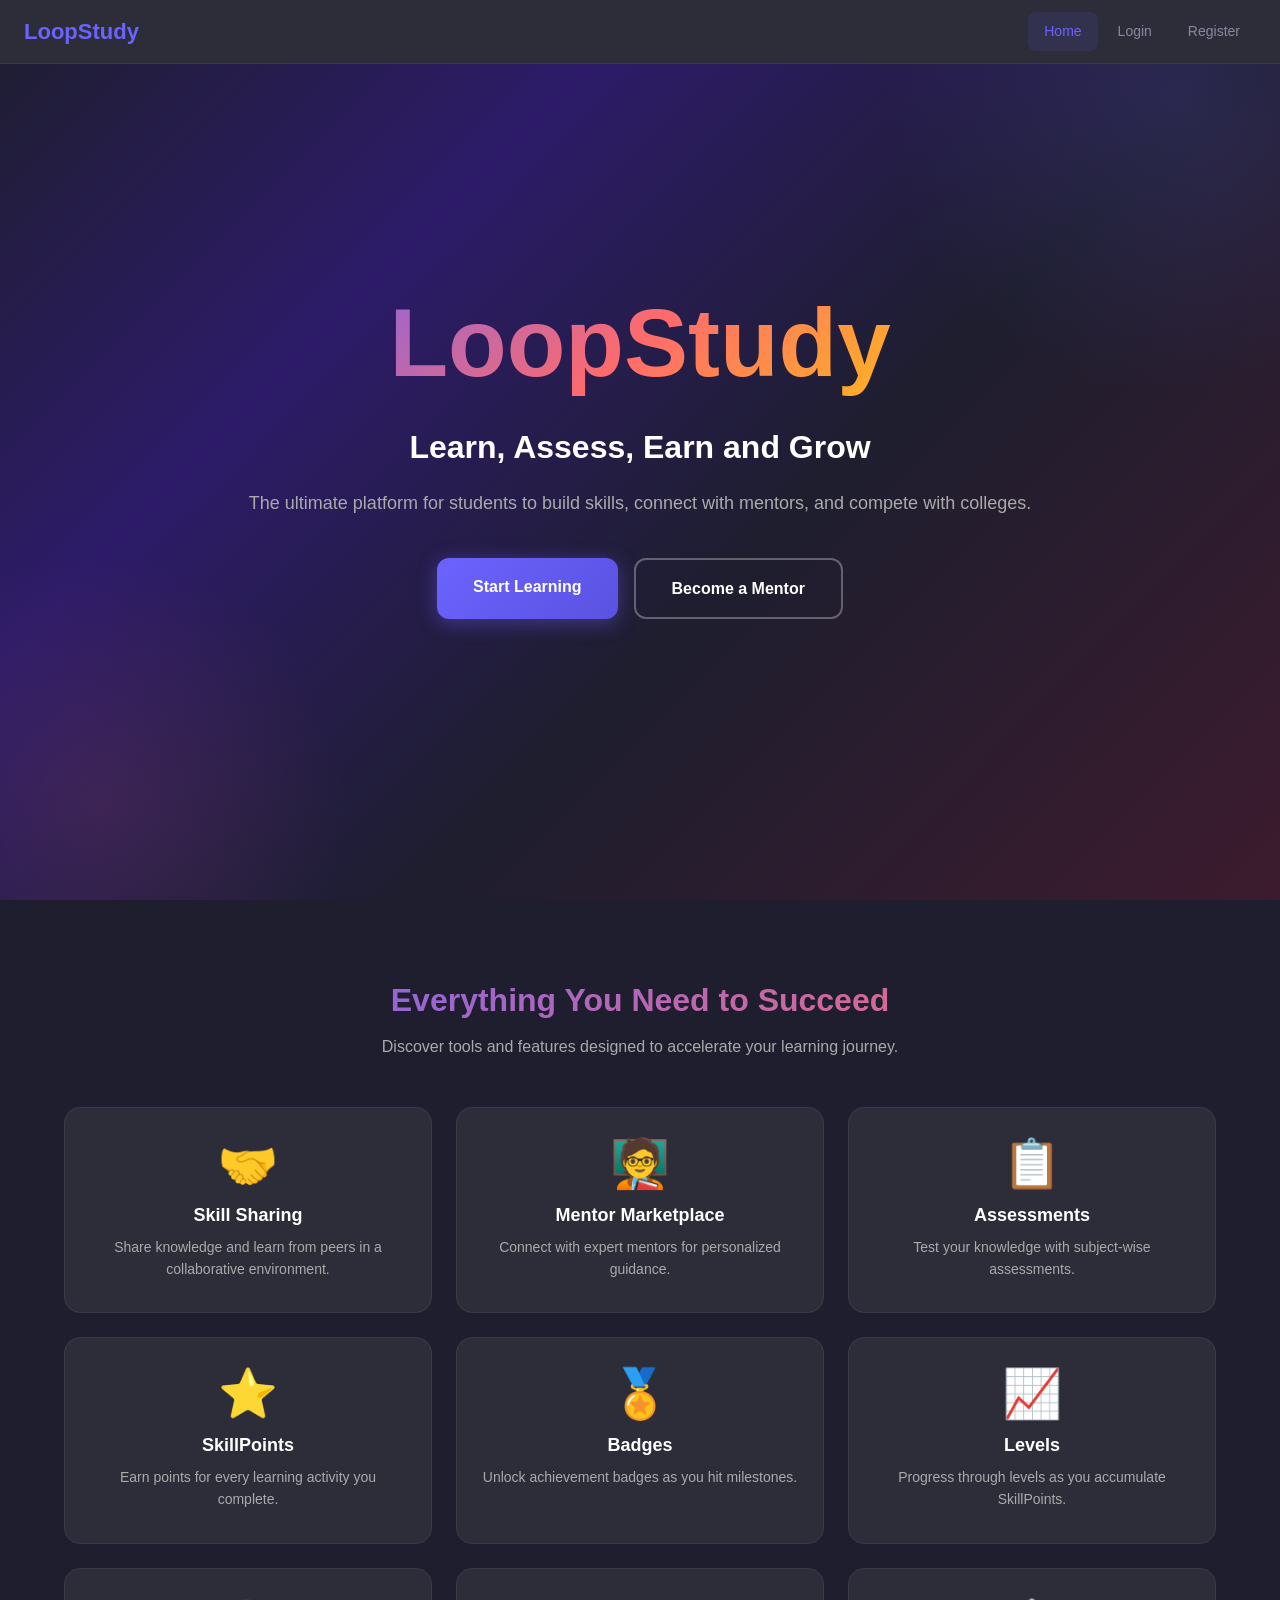
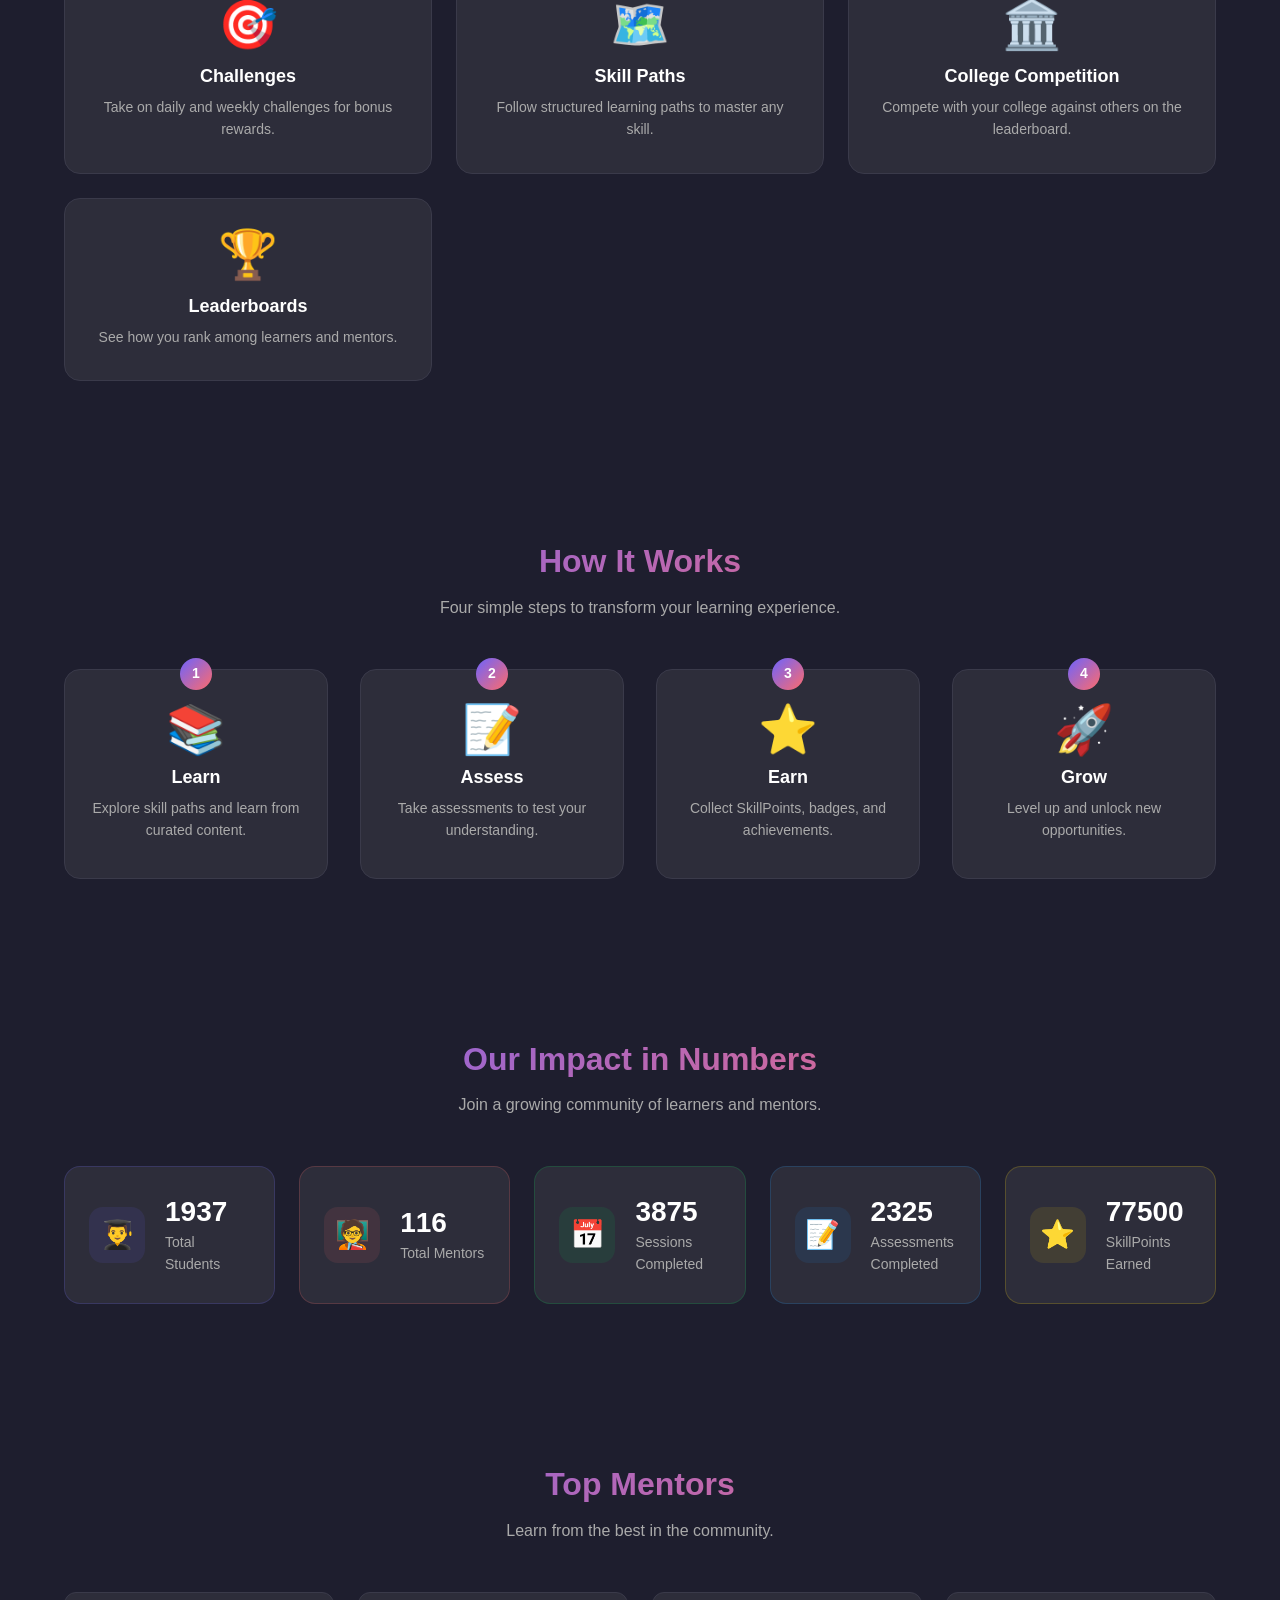
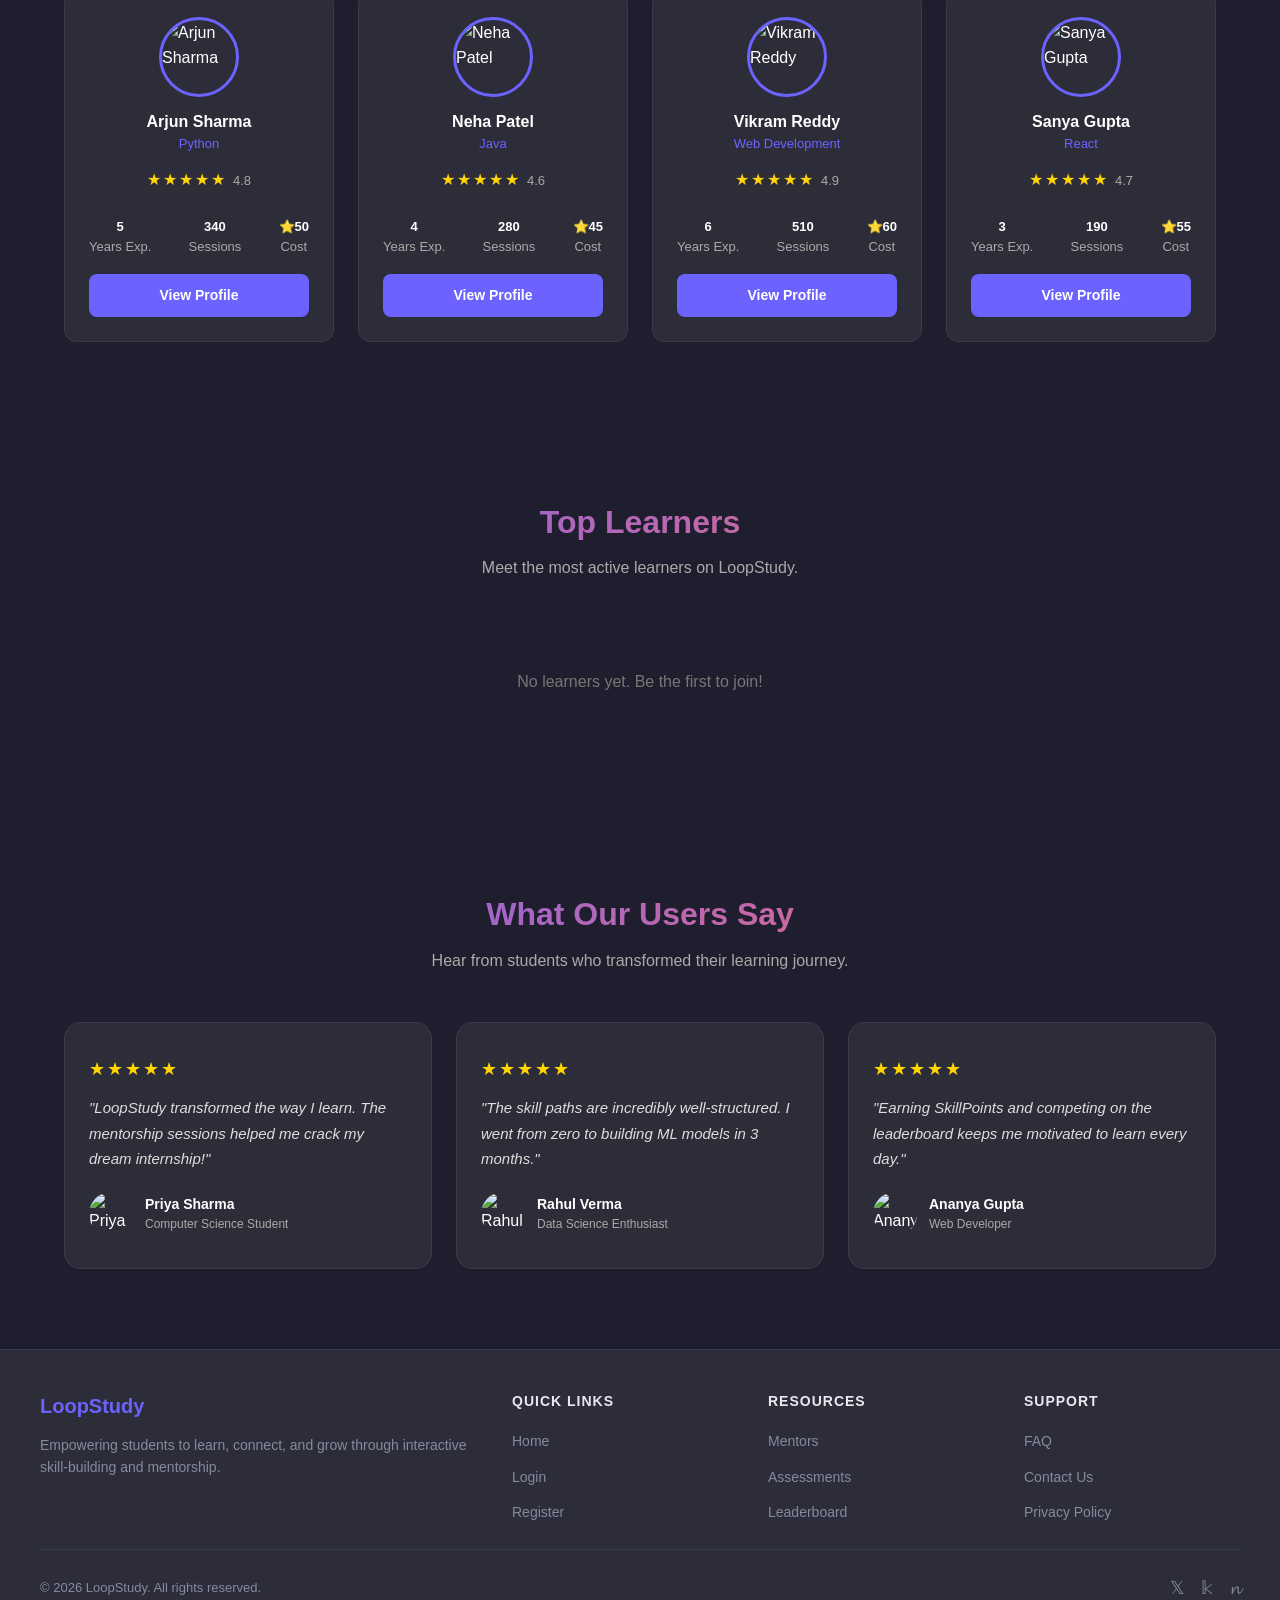
==== index.html @ 7f37e786 "Convert React app to vanilla HTML/CSS/JS" ====
<!DOCTYPE html>
<html lang="en">
<head>
  <meta charset="UTF-8">
  <meta name="viewport" content="width=device-width, initial-scale=1.0">
  <title>LoopStudy - Learn, Assess, Earn and Grow</title>
  <link rel="stylesheet" href="css/main.css">
  <script src="../js/storage.js"></script>
  <style>
    .landing-page { min-height: 100vh; background: #1E1E2E; color: #fff; overflow-x: hidden; }
    .section-header { text-align: center; margin-bottom: 48px; }
    .section-header h2 { font-size: 32px; font-weight: 700; margin: 0 0 12px; background: linear-gradient(135deg, #6C63FF, #FF6B6B); -webkit-background-clip: text; -webkit-text-fill-color: transparent; background-clip: text; }
    .section-header p { font-size: 16px; color: #aaa; margin: 0 auto; max-width: 600px; }
    .hero-section { position: relative; min-height: 100vh; display: flex; align-items: center; justify-content: center; overflow: hidden; padding: 80px 24px; }
    .hero-bg-gradient { position: absolute; inset: 0; background: linear-gradient(135deg, #1E1E2E 0%, #2D1B69 30%, #1E1E2E 60%, #3D1B2E 100%); z-index: 0; }
    .hero-bg-gradient::before { content: ''; position: absolute; width: 600px; height: 600px; border-radius: 50%; background: radial-gradient(circle, rgba(108,99,255,0.15) 0%, transparent 70%); top: -200px; right: -200px; animation: float 8s ease-in-out infinite; }
    .hero-bg-gradient::after { content: ''; position: absolute; width: 500px; height: 500px; border-radius: 50%; background: radial-gradient(circle, rgba(255,107,107,0.1) 0%, transparent 70%); bottom: -150px; left: -150px; animation: float 10s ease-in-out infinite reverse; }
    @keyframes float { 0%,100% { transform: translate(0,0); } 50% { transform: translate(30px,-30px); } }
    .hero-content { position: relative; z-index: 1; text-align: center; max-width: 800px; }
    .hero-title { font-size: clamp(48px,10vw,96px); font-weight: 800; margin: 0 0 16px; background: linear-gradient(135deg, #6C63FF, #FF6B6B, #FFD600); -webkit-background-clip: text; -webkit-text-fill-color: transparent; background-clip: text; animation: titleGlow 3s ease-in-out infinite; }
    @keyframes titleGlow { 0%,100% { filter: brightness(1); } 50% { filter: brightness(1.2); } }
    .hero-tagline { font-size: clamp(20px,3vw,32px); font-weight: 600; margin: 0 0 16px; color: #fff; }
    .hero-subtitle { font-size: clamp(14px,2vw,18px); color: #aaa; margin: 0 0 40px; line-height: 1.6; }
    .hero-cta { display: flex; gap: 16px; justify-content: center; flex-wrap: wrap; }
    .cta-primary, .cta-secondary { padding: 16px 36px; border-radius: 12px; font-size: 16px; font-weight: 600; text-decoration: none; transition: all 0.3s ease; display: inline-block; }
    .cta-primary { background: linear-gradient(135deg, #6C63FF, #5a52e0); color: #fff; box-shadow: 0 4px 20px rgba(108,99,255,0.4); }
    .cta-primary:hover { transform: translateY(-2px); box-shadow: 0 8px 30px rgba(108,99,255,0.6); }
    .cta-secondary { background: transparent; color: #fff; border: 2px solid rgba(255,255,255,0.3); }
    .cta-secondary:hover { border-color: #6C63FF; background: rgba(108,99,255,0.1); transform: translateY(-2px); }
    .features-section, .how-it-works-section, .stats-section, .mentors-section, .learners-section, .testimonials-section { padding: 80px 24px; max-width: 1200px; margin: 0 auto; }
    .features-grid { display: grid; grid-template-columns: repeat(auto-fill, minmax(280px,1fr)); gap: 24px; }
    .feature-card { background: #2D2D3A; border-radius: 16px; padding: 32px 24px; text-align: center; border: 1px solid #3a3a4a; transition: all 0.3s ease; cursor: default; }
    .feature-card:hover { transform: translateY(-6px); border-color: #6C63FF44; box-shadow: 0 12px 32px rgba(0,0,0,0.3); }
    .feature-icon { font-size: 48px; margin-bottom: 16px; line-height: 1; }
    .feature-title { font-size: 18px; font-weight: 600; margin: 0 0 8px; color: #fff; }
    .feature-desc { font-size: 14px; color: #aaa; margin: 0; line-height: 1.6; }
    .steps-container { display: grid; grid-template-columns: repeat(auto-fit, minmax(220px,1fr)); gap: 32px; position: relative; }
    .step-card { background: #2D2D3A; border-radius: 16px; padding: 36px 24px; text-align: center; border: 1px solid #3a3a4a; position: relative; transition: all 0.3s ease; cursor: default; }
    .step-card:hover { transform: translateY(-4px); border-color: #6C63FF44; }
    .step-number { position: absolute; top: -12px; left: 50%; transform: translateX(-50%); background: linear-gradient(135deg, #6C63FF, #FF6B6B); color: #fff; width: 32px; height: 32px; border-radius: 50%; display: flex; align-items: center; justify-content: center; font-size: 14px; font-weight: 700; }
    .step-icon { font-size: 48px; margin-bottom: 12px; line-height: 1; }
    .step-title { font-size: 18px; font-weight: 600; margin: 0 0 8px; color: #fff; }
    .step-desc { font-size: 14px; color: #aaa; margin: 0; line-height: 1.6; }
    .stats-grid { display: grid; grid-template-columns: repeat(auto-fit, minmax(200px,1fr)); gap: 24px; }
    .stat-item { background: #2D2D3A; border-radius: 16px; padding: 28px 24px; display: flex; align-items: center; gap: 20px; border: 1px solid #3a3a4a; transition: transform 0.3s ease; cursor: default; }
    .stat-item:hover { transform: translateY(-4px); }
    .stat-icon { width: 56px; height: 56px; border-radius: 14px; display: flex; align-items: center; justify-content: center; font-size: 28px; flex-shrink: 0; }
    .stat-info { display: flex; flex-direction: column; }
    .counter-value { font-size: 28px; font-weight: 700; color: #fff; line-height: 1.2; }
    .stat-label { font-size: 14px; color: #aaa; margin-top: 2px; }
    .mentors-grid, .learners-grid { display: grid; grid-template-columns: repeat(auto-fill, minmax(240px,1fr)); gap: 24px; }
    .mentor-card-v { background: #2D2D3A; border-radius: 12px; overflow: hidden; border: 1px solid #3a3a4a; transition: transform 0.2s, box-shadow 0.2s; display: flex; flex-direction: column; }
    .mentor-card-v:hover { transform: translateY(-4px); box-shadow: 0 8px 24px rgba(0,0,0,0.3); }
    .mentor-card-body { padding: 24px; display: flex; flex-direction: column; align-items: center; gap: 12px; }
    .mentor-photo { width: 80px; height: 80px; border-radius: 50%; object-fit: cover; border: 3px solid #6C63FF; }
    .mentor-name { font-size: 16px; font-weight: 600; color: #fff; margin: 0; }
    .mentor-skill { font-size: 13px; color: #6C63FF; font-weight: 500; }
    .mentor-rating { color: #FFD600; font-size: 16px; letter-spacing: 2px; }
    .mentor-rating-num { color: #aaa; font-size: 13px; margin-left: 6px; letter-spacing: 0; }
    .mentor-meta { padding: 0 24px 16px; display: flex; justify-content: space-between; font-size: 13px; color: #aaa; }
    .mentor-meta-item { text-align: center; }
    .mentor-meta-item div:first-child { font-weight: 600; color: #fff; }
    .mentor-cost { font-weight: 600; color: #00C853; }
    .mentor-btn-wrap { padding: 0 24px 24px; }
    .view-profile-btn { display: block; text-align: center; padding: 10px 0; background: #6C63FF; color: #fff; border-radius: 8px; font-size: 14px; font-weight: 600; text-decoration: none; transition: background 0.2s; }
    .view-profile-btn:hover { background: #5a52e0; }
    .learner-card { background: #2D2D3A; border-radius: 16px; padding: 28px 24px; text-align: center; border: 1px solid #3a3a4a; transition: all 0.3s ease; cursor: default; }
    .learner-card:hover { transform: translateY(-4px); border-color: #FFD60044; box-shadow: 0 8px 24px rgba(0,0,0,0.3); }
    .learner-avatar { width: 72px; height: 72px; border-radius: 50%; object-fit: cover; border: 3px solid #FFD600; margin-bottom: 12px; }
    .learner-name { font-size: 16px; font-weight: 600; color: #fff; margin: 0 0 4px; }
    .learner-college { font-size: 13px; color: #aaa; display: block; margin-bottom: 8px; }
    .learner-points { font-size: 14px; font-weight: 600; color: #FFD600; }
    .no-data-text { grid-column: 1/-1; text-align: center; color: #777; font-size: 16px; padding: 40px; }
    .testimonials-grid { display: grid; grid-template-columns: repeat(auto-fill, minmax(300px,1fr)); gap: 24px; }
    .testimonial-card { background: #2D2D3A; border-radius: 16px; padding: 32px 24px; border: 1px solid #3a3a4a; transition: all 0.3s ease; cursor: default; }
    .testimonial-card:hover { transform: translateY(-4px); border-color: #6C63FF44; }
    .testimonial-stars { color: #FFD600; font-size: 18px; margin-bottom: 12px; letter-spacing: 2px; }
    .testimonial-text { font-size: 15px; color: #ddd; line-height: 1.7; margin: 0 0 20px; font-style: italic; }
    .testimonial-author { display: flex; align-items: center; gap: 12px; }
    .testimonial-avatar { width: 44px; height: 44px; border-radius: 50%; object-fit: cover; }
    .testimonial-name { font-size: 14px; font-weight: 600; color: #fff; }
    .testimonial-role { font-size: 12px; color: #aaa; }
    .fade-in-hidden { opacity: 0; transform: translateY(30px); transition: opacity 0.6s ease-out, transform 0.6s ease-out; }
    .fade-in-visible { opacity: 1; transform: translateY(0); }
    @media (max-width: 768px) {
      .features-section, .how-it-works-section, .stats-section, .mentors-section, .learners-section, .testimonials-section { padding: 48px 16px; }
      .section-header h2 { font-size: 26px; }
      .features-grid, .mentors-grid, .learners-grid, .testimonials-grid { grid-template-columns: 1fr; }
      .stats-grid { grid-template-columns: repeat(2,1fr); }
      .steps-container { grid-template-columns: 1fr 1fr; }
      .hero-section { min-height: 80vh; padding: 60px 16px; }
      .hero-cta { flex-direction: column; align-items: center; }
      .cta-primary, .cta-secondary { width: 100%; max-width: 280px; text-align: center; }
    }
    @media (max-width: 480px) {
      .stats-grid { grid-template-columns: 1fr; }
      .steps-container { grid-template-columns: 1fr; }
    }
  </style>
</head>
<body>
  <div class="landing-page">
    <!-- Navbar -->
    <nav class="navbar">
      <a href="/loopstudy-vanilla" class="navbar-brand">LoopStudy</a>
      <ul class="navbar-links" id="navLinks">
        <li><a href="/loopstudy-vanilla/" class="navbar-link active">Home</a></li>
        <li><a href="/loopstudy-vanilla/login.html" class="navbar-link">Login</a></li>
        <li><a href="/loopstudy-vanilla/register.html" class="navbar-link">Register</a></li>
      </ul>
      <button class="hamburger-btn" id="hamburgerBtn" aria-label="Toggle menu">&#9776;</button>
    </nav>

    <!-- Hero Section -->
    <section class="hero-section">
      <div class="hero-bg-gradient"></div>
      <div class="hero-content">
        <h1 class="hero-title">LoopStudy</h1>
        <p class="hero-tagline">Learn, Assess, Earn and Grow</p>
        <p class="hero-subtitle">The ultimate platform for students to build skills, connect with mentors, and compete with colleges.</p>
        <div class="hero-cta">
          <a href="/loopstudy-vanilla/register.html" class="cta-primary">Start Learning</a>
          <a href="/loopstudy-vanilla/register.html?mentor=true" class="cta-secondary">Become a Mentor</a>
        </div>
      </div>
    </section>

    <!-- Features Section -->
    <section class="features-section fade-in-hidden" data-delay="0">
      <div class="section-header">
        <h2>Everything You Need to Succeed</h2>
        <p>Discover tools and features designed to accelerate your learning journey.</p>
      </div>
      <div class="features-grid">
        <div class="feature-card fade-in-hidden" data-delay="50"><div class="feature-icon">&#129309;</div><h3 class="feature-title">Skill Sharing</h3><p class="feature-desc">Share knowledge and learn from peers in a collaborative environment.</p></div>
        <div class="feature-card fade-in-hidden" data-delay="100"><div class="feature-icon">&#129489;&#8205;&#127979;</div><h3 class="feature-title">Mentor Marketplace</h3><p class="feature-desc">Connect with expert mentors for personalized guidance.</p></div>
        <div class="feature-card fade-in-hidden" data-delay="150"><div class="feature-icon">&#128203;</div><h3 class="feature-title">Assessments</h3><p class="feature-desc">Test your knowledge with subject-wise assessments.</p></div>
        <div class="feature-card fade-in-hidden" data-delay="200"><div class="feature-icon">&#11088;</div><h3 class="feature-title">SkillPoints</h3><p class="feature-desc">Earn points for every learning activity you complete.</p></div>
        <div class="feature-card fade-in-hidden" data-delay="250"><div class="feature-icon">&#127941;</div><h3 class="feature-title">Badges</h3><p class="feature-desc">Unlock achievement badges as you hit milestones.</p></div>
        <div class="feature-card fade-in-hidden" data-delay="300"><div class="feature-icon">&#128200;</div><h3 class="feature-title">Levels</h3><p class="feature-desc">Progress through levels as you accumulate SkillPoints.</p></div>
        <div class="feature-card fade-in-hidden" data-delay="350"><div class="feature-icon">&#127919;</div><h3 class="feature-title">Challenges</h3><p class="feature-desc">Take on daily and weekly challenges for bonus rewards.</p></div>
        <div class="feature-card fade-in-hidden" data-delay="400"><div class="feature-icon">&#128506;&#65039;</div><h3 class="feature-title">Skill Paths</h3><p class="feature-desc">Follow structured learning paths to master any skill.</p></div>
        <div class="feature-card fade-in-hidden" data-delay="450"><div class="feature-icon">&#127963;&#65039;</div><h3 class="feature-title">College Competition</h3><p class="feature-desc">Compete with your college against others on the leaderboard.</p></div>
        <div class="feature-card fade-in-hidden" data-delay="500"><div class="feature-icon">&#127942;</div><h3 class="feature-title">Leaderboards</h3><p class="feature-desc">See how you rank among learners and mentors.</p></div>
      </div>
    </section>

    <!-- How It Works Section -->
    <section class="how-it-works-section fade-in-hidden" data-delay="0">
      <div class="section-header">
        <h2>How It Works</h2>
        <p>Four simple steps to transform your learning experience.</p>
      </div>
      <div class="steps-container">
        <div class="step-card fade-in-hidden" data-delay="50"><div class="step-number">1</div><div class="step-icon">&#128218;</div><h3 class="step-title">Learn</h3><p class="step-desc">Explore skill paths and learn from curated content.</p></div>
        <div class="step-card fade-in-hidden" data-delay="150"><div class="step-number">2</div><div class="step-icon">&#128221;</div><h3 class="step-title">Assess</h3><p class="step-desc">Take assessments to test your understanding.</p></div>
        <div class="step-card fade-in-hidden" data-delay="250"><div class="step-number">3</div><div class="step-icon">&#11088;</div><h3 class="step-title">Earn</h3><p class="step-desc">Collect SkillPoints, badges, and achievements.</p></div>
        <div class="step-card fade-in-hidden" data-delay="350"><div class="step-number">4</div><div class="step-icon">&#128640;</div><h3 class="step-title">Grow</h3><p class="step-desc">Level up and unlock new opportunities.</p></div>
      </div>
    </section>

    <!-- Stats Section -->
    <section class="stats-section fade-in-hidden" id="statsSection" data-delay="0">
      <div class="section-header">
        <h2>Our Impact in Numbers</h2>
        <p>Join a growing community of learners and mentors.</p>
      </div>
      <div class="stats-grid">
        <div class="stat-item fade-in-hidden" data-delay="50" style="border-color: rgba(108,99,255,0.2);"><div class="stat-icon" style="background: rgba(108,99,255,0.1);color:#6C63FF;">&#128104;&#8205;&#127891;</div><div class="stat-info"><span class="counter-value" data-target="2500" data-suffix="k+">0</span><span class="stat-label">Total Students</span></div></div>
        <div class="stat-item fade-in-hidden" data-delay="100" style="border-color: rgba(255,107,107,0.2);"><div class="stat-icon" style="background: rgba(255,107,107,0.1);color:#FF6B6B;">&#129489;&#8205;&#127979;</div><div class="stat-info"><span class="counter-value" data-target="150" data-suffix="+">0</span><span class="stat-label">Total Mentors</span></div></div>
        <div class="stat-item fade-in-hidden" data-delay="150" style="border-color: rgba(0,200,83,0.2);"><div class="stat-icon" style="background: rgba(0,200,83,0.1);color:#00C853;">&#128197;</div><div class="stat-info"><span class="counter-value" data-target="5000" data-suffix="k+">0</span><span class="stat-label">Sessions Completed</span></div></div>
        <div class="stat-item fade-in-hidden" data-delay="200" style="border-color: rgba(33,150,243,0.2);"><div class="stat-icon" style="background: rgba(33,150,243,0.1);color:#2196F3;">&#128221;</div><div class="stat-info"><span class="counter-value" data-target="3000" data-suffix="k+">0</span><span class="stat-label">Assessments Completed</span></div></div>
        <div class="stat-item fade-in-hidden" data-delay="250" style="border-color: rgba(255,214,0,0.2);"><div class="stat-icon" style="background: rgba(255,214,0,0.1);color:#FFD600;">&#11088;</div><div class="stat-info"><span class="counter-value" data-target="100000" data-suffix="k+">0</span><span class="stat-label">SkillPoints Earned</span></div></div>
      </div>
    </section>

    <!-- Top Mentors Section -->
    <section class="mentors-section fade-in-hidden" id="topMentorsSection" data-delay="0">
      <div class="section-header">
        <h2>Top Mentors</h2>
        <p>Learn from the best in the community.</p>
      </div>
      <div class="mentors-grid" id="mentorsGrid"></div>
    </section>

    <!-- Top Learners Section -->
    <section class="learners-section fade-in-hidden" data-delay="0">
      <div class="section-header">
        <h2>Top Learners</h2>
        <p>Meet the most active learners on LoopStudy.</p>
      </div>
      <div class="learners-grid" id="learnersGrid"></div>
    </section>

    <!-- Testimonials Section -->
    <section class="testimonials-section fade-in-hidden" data-delay="0">
      <div class="section-header">
        <h2>What Our Users Say</h2>
        <p>Hear from students who transformed their learning journey.</p>
      </div>
      <div class="testimonials-grid">
        <div class="testimonial-card fade-in-hidden" data-delay="50"><div class="testimonial-stars">&#9733;&#9733;&#9733;&#9733;&#9733;</div><p class="testimonial-text">"LoopStudy transformed the way I learn. The mentorship sessions helped me crack my dream internship!"</p><div class="testimonial-author"><img src="https://ui-avatars.com/api/?name=Priya+Sharma&background=6C63FF&color=fff" alt="Priya Sharma" class="testimonial-avatar"><div><div class="testimonial-name">Priya Sharma</div><div class="testimonial-role">Computer Science Student</div></div></div></div>
        <div class="testimonial-card fade-in-hidden" data-delay="150"><div class="testimonial-stars">&#9733;&#9733;&#9733;&#9733;&#9733;</div><p class="testimonial-text">"The skill paths are incredibly well-structured. I went from zero to building ML models in 3 months."</p><div class="testimonial-author"><img src="https://ui-avatars.com/api/?name=Rahul+Verma&background=FF6B6B&color=fff" alt="Rahul Verma" class="testimonial-avatar"><div><div class="testimonial-name">Rahul Verma</div><div class="testimonial-role">Data Science Enthusiast</div></div></div></div>
        <div class="testimonial-card fade-in-hidden" data-delay="250"><div class="testimonial-stars">&#9733;&#9733;&#9733;&#9733;&#9733;</div><p class="testimonial-text">"Earning SkillPoints and competing on the leaderboard keeps me motivated to learn every day."</p><div class="testimonial-author"><img src="https://ui-avatars.com/api/?name=Ananya+Gupta&background=00C853&color=fff" alt="Ananya Gupta" class="testimonial-avatar"><div><div class="testimonial-name">Ananya Gupta</div><div class="testimonial-role">Web Developer</div></div></div></div>
      </div>
    </section>

    <!-- Footer -->
    <footer class="footer">
      <div class="footer-container">
        <div>
          <a href="/loopstudy-vanilla" class="footer-brand">LoopStudy</a>
          <p class="footer-desc">Empowering students to learn, connect, and grow through interactive skill-building and mentorship.</p>
        </div>
        <div>
          <div class="footer-section-title">Quick Links</div>
          <ul class="footer-links">
            <li><a href="/loopstudy-vanilla" class="footer-link">Home</a></li>
            <li><a href="/loopstudy-vanilla/login.html" class="footer-link">Login</a></li>
            <li><a href="/loopstudy-vanilla/register.html" class="footer-link">Register</a></li>
          </ul>
        </div>
        <div>
          <div class="footer-section-title">Resources</div>
          <ul class="footer-links">
            <li><a href="#" class="footer-link">Mentors</a></li>
            <li><a href="#" class="footer-link">Assessments</a></li>
            <li><a href="#" class="footer-link">Leaderboard</a></li>
          </ul>
        </div>
        <div>
          <div class="footer-section-title">Support</div>
          <ul class="footer-links">
            <li><a href="#" class="footer-link">FAQ</a></li>
            <li><a href="#" class="footer-link">Contact Us</a></li>
            <li><a href="#" class="footer-link">Privacy Policy</a></li>
          </ul>
        </div>
      </div>
      <div class="footer-bottom">
        <span class="footer-copy">&copy; 2026 LoopStudy. All rights reserved.</span>
        <div class="footer-social">
          <a href="#" title="Twitter">&#120143;</a>
          <a href="#" title="LinkedIn">&#120156;</a>
          <a href="#" title="GitHub">&#120055;</a>
        </div>
      </div>
    </footer>
  </div>

  <script>
    // Hamburger menu
    document.getElementById('hamburgerBtn').addEventListener('click', function() {
      document.getElementById('navLinks').classList.toggle('open');
    });

    // Fade-in on scroll with IntersectionObserver
    (function initFadeIn() {
      var els = document.querySelectorAll('.fade-in-hidden');
      var observer = new IntersectionObserver(function(entries) {
        entries.forEach(function(entry) {
          if (entry.isIntersecting) {
            var delay = parseInt(entry.target.getAttribute('data-delay')) || 0;
            setTimeout(function() {
              entry.target.classList.remove('fade-in-hidden');
              entry.target.classList.add('fade-in-visible');
            }, delay);
            observer.unobserve(entry.target);
          }
        });
      }, { threshold: 0.1 });
      els.forEach(function(el) { observer.observe(el); });
    })();

    // Counter animation
    (function initCounters() {
      var statsSection = document.getElementById('statsSection');
      if (!statsSection) return;
      var counters = statsSection.querySelectorAll('.counter-value');
      var counterObserver = new IntersectionObserver(function(entries) {
        entries.forEach(function(entry) {
          if (entry.isIntersecting) {
            counters.forEach(function(el) {
              var target = parseInt(el.getAttribute('data-target')) || 0;
              var suffix = el.getAttribute('data-suffix') || '';
              var duration = 1500;
              var steps = 40;
              var increment = target / steps;
              var current = 0;
              var timer = setInterval(function() {
                current += increment;
                if (current >= target) {
                  var finalVal = target >= 1000 ? (target / 1000).toFixed(target >= 100000 ? 0 : 1) + suffix : target + suffix;
                  el.textContent = finalVal;
                  clearInterval(timer);
                } else {
                  el.textContent = Math.floor(current);
                }
              }, duration / steps);
            });
            counterObserver.unobserve(entry.target);
          }
        });
      }, { threshold: 0.3 });
      counterObserver.observe(statsSection);
    })();

    // Render mentors from inline data
    (function renderMentors() {
      var grid = document.getElementById('mentorsGrid');
      if (!grid) return;
      var mentors = [
        { name: 'Arjun Sharma', photo: 'https://ui-avatars.com/api/?name=Arjun+Sharma&background=4f46e5&color=fff&size=200', skill: 'Python', rating: 4.8, experience: 5, sessions: 340, cost: 50 },
        { name: 'Neha Patel', photo: 'https://ui-avatars.com/api/?name=Neha+Patel&background=7c3aed&color=fff&size=200', skill: 'Java', rating: 4.6, experience: 4, sessions: 280, cost: 45 },
        { name: 'Vikram Reddy', photo: 'https://ui-avatars.com/api/?name=Vikram+Reddy&background=2563eb&color=fff&size=200', skill: 'Web Development', rating: 4.9, experience: 6, sessions: 510, cost: 60 },
        { name: 'Sanya Gupta', photo: 'https://ui-avatars.com/api/?name=Sanya+Gupta&background=db2777&color=fff&size=200', skill: 'React', rating: 4.7, experience: 3, sessions: 190, cost: 55 }
      ];
      mentors.forEach(function(m) {
        var fullStars = Math.floor(m.rating);
        var halfStar = m.rating % 1 >= 0.5 ? 1 : 0;
        var emptyStars = 5 - fullStars - halfStar;
        var stars = '';
        for (var i = 0; i < fullStars; i++) stars += '&#9733;';
        if (halfStar) stars += '&#9733;';
        for (var i = 0; i < emptyStars; i++) stars += '&#9734;';

        var card = document.createElement('div');
        card.className = 'mentor-card-v fade-in-hidden';
        card.setAttribute('data-delay', '50');
        card.innerHTML =
          '<div class="mentor-card-body">' +
            '<img src="' + m.photo + '" alt="' + m.name + '" class="mentor-photo">' +
            '<div style="text-align:center;">' +
              '<div class="mentor-name">' + m.name + '</div>' +
              '<div class="mentor-skill">' + m.skill + '</div>' +
            '</div>' +
            '<div class="mentor-rating">' + stars + '<span class="mentor-rating-num">' + m.rating + '</span></div>' +
          '</div>' +
          '<div class="mentor-meta">' +
            '<div class="mentor-meta-item"><div>' + m.experience + '</div><div>Years Exp.</div></div>' +
            '<div class="mentor-meta-item"><div>' + m.sessions + '</div><div>Sessions</div></div>' +
            '<div class="mentor-meta-item"><div class="mentor-cost">&#11088;' + m.cost + '</div><div>Cost</div></div>' +
          '</div>' +
          '<div class="mentor-btn-wrap"><a href="#" class="view-profile-btn" onclick="event.preventDefault();alert(\'View Profile - Coming soon\')">View Profile</a></div>';
        grid.appendChild(card);
      });
      // Observe new mentor cards
      var observer = new IntersectionObserver(function(entries) {
        entries.forEach(function(entry) {
          if (entry.isIntersecting) {
            var delay = parseInt(entry.target.getAttribute('data-delay')) || 0;
            setTimeout(function() {
              entry.target.classList.remove('fade-in-hidden');
              entry.target.classList.add('fade-in-visible');
            }, delay);
            observer.unobserve(entry.target);
          }
        });
      }, { threshold: 0.1 });
      grid.querySelectorAll('.fade-in-hidden').forEach(function(el) { observer.observe(el); });
    })();

    // Render top learners from localStorage
    (function renderLearners() {
      var grid = document.getElementById('learnersGrid');
      if (!grid) return;
      try {
        var users = JSON.parse(localStorage.getItem('loopstudy_users') || '[]');
        if (!users.length) {
          grid.innerHTML = '<p class="no-data-text">No learners yet. Be the first to join!</p>';
          return;
        }
        var withPoints = users.map(function(u) {
          var pts = 0;
          try {
            var profile = JSON.parse(localStorage.getItem('loopstudy_profile_' + u.id) || '{}');
            pts = profile.skillPoints || 0;
          } catch(e) {}
          return { name: u.name, college: u.college || 'Unknown College', avatar: u.avatar || 'https://ui-avatars.com/api/?name=' + encodeURIComponent(u.name), skillPoints: pts };
        });
        withPoints.sort(function(a, b) { return b.skillPoints - a.skillPoints; });
        var top = withPoints.slice(0, 4);
        if (!top.length) {
          grid.innerHTML = '<p class="no-data-text">No learners yet. Be the first to join!</p>';
          return;
        }
        top.forEach(function(u) {
          var card = document.createElement('div');
          card.className = 'learner-card fade-in-hidden';
          card.setAttribute('data-delay', '50');
          card.innerHTML =
            '<img src="' + u.avatar + '" alt="' + u.name + '" class="learner-avatar">' +
            '<h4 class="learner-name">' + u.name + '</h4>' +
            '<span class="learner-college">' + u.college + '</span>' +
            '<div class="learner-points">&#11088; ' + u.skillPoints + ' pts</div>';
          grid.appendChild(card);
        });
        var observer = new IntersectionObserver(function(entries) {
          entries.forEach(function(entry) {
            if (entry.isIntersecting) {
              var delay = parseInt(entry.target.getAttribute('data-delay')) || 0;
              setTimeout(function() {
                entry.target.classList.remove('fade-in-hidden');
                entry.target.classList.add('fade-in-visible');
              }, delay);
              observer.unobserve(entry.target);
            }
          });
        }, { threshold: 0.1 });
        grid.querySelectorAll('.fade-in-hidden').forEach(function(el) { observer.observe(el); });
      } catch(e) {
        grid.innerHTML = '<p class="no-data-text">No learners yet. Be the first to join!</p>';
      }
    })();
  </script>
</body>
</html>
---- css/main.css ----
* {
  margin: 0;
  padding: 0;
  box-sizing: border-box;
}

:root {
  --primary: #6C63FF;
  --primary-dark: #5A52D5;
  --secondary: #FF6B6B;
  --success: #00C853;
  --warning: #FFD600;
  --info: #2196F3;
  --dark: #1E1E2E;
  --dark2: #2D2D3A;
  --dark3: #383850;
  --light: #F5F5FA;
  --text: #E8E8F0;
  --text-muted: #8888A0;
  --border: #3A3A4E;
  --card-bg: #2D2D3A;
  --radius: 12px;
  --shadow: 0 4px 20px rgba(0,0,0,0.2);
}

html {
  scroll-behavior: smooth;
}

body {
  font-family: 'Segoe UI', -apple-system, BlinkMacSystemFont, 'Roboto', 'Oxygen', 'Ubuntu', 'Cantarell', 'Fira Sans', 'Droid Sans', 'Helvetica Neue', sans-serif;
  background: var(--dark);
  color: var(--text);
  line-height: 1.6;
  -webkit-font-smoothing: antialiased;
  -moz-osx-font-smoothing: grayscale;
}

code {
  font-family: source-code-pro, Menlo, Monaco, Consolas, 'Courier New', monospace;
}

a {
  color: var(--primary);
  text-decoration: none;
  transition: color 0.2s;
}

a:hover {
  color: var(--primary-dark);
}

input, select, textarea, button {
  font-family: inherit;
}

button {
  cursor: pointer;
  border: none;
  outline: none;
}

h1, h2, h3, h4, h5, h6 {
  color: var(--text);
  line-height: 1.3;
}

::-webkit-scrollbar {
  width: 6px;
}

::-webkit-scrollbar-track {
  background: var(--dark);
}

::-webkit-scrollbar-thumb {
  background: var(--dark3);
  border-radius: 3px;
}

::-webkit-scrollbar-thumb:hover {
  background: var(--text-muted);
}

.app {
  min-height: 100vh;
  display: flex;
  flex-direction: column;
}

.main-content {
  flex: 1;
  padding-top: 0;
}

/* Toast Notifications */
.toast-container {
  position: fixed;
  top: 20px;
  right: 20px;
  z-index: 10000;
  display: flex;
  flex-direction: column;
  gap: 10px;
  pointer-events: none;
}

.toast {
  padding: 14px 20px;
  border-radius: 10px;
  background: var(--dark2);
  border: 1px solid var(--border);
  color: var(--text);
  font-size: 14px;
  font-weight: 500;
  box-shadow: var(--shadow);
  display: flex;
  align-items: center;
  gap: 10px;
  min-width: 280px;
  max-width: 420px;
  pointer-events: auto;
  animation: toastSlideIn 0.3s ease-out;
}

.toast.success {
  border-color: var(--success);
}

.toast.error {
  border-color: var(--secondary);
}

.toast.warning {
  border-color: var(--warning);
}

.toast.info {
  border-color: var(--info);
}

@keyframes toastSlideIn {
  from {
    transform: translateX(100%);
    opacity: 0;
  }
  to {
    transform: translateX(0);
    opacity: 1;
  }
}

/* Page Loader / Spinner */
.page-loader {
  display: flex;
  justify-content: center;
  align-items: center;
  min-height: 60vh;
}

.loader-spinner {
  width: 40px;
  height: 40px;
  border: 4px solid var(--border);
  border-top: 4px solid var(--primary);
  border-radius: 50%;
  animation: spin 0.8s linear infinite;
}

@keyframes spin {
  to { transform: rotate(360deg); }
}

/* Navbar */
.navbar {
  position: fixed;
  top: 0;
  left: 0;
  right: 0;
  z-index: 1000;
  background: var(--dark2);
  border-bottom: 1px solid var(--border);
  padding: 0 24px;
  height: 64px;
  display: flex;
  align-items: center;
  justify-content: space-between;
}

.navbar-brand {
  display: flex;
  align-items: center;
  gap: 10px;
  font-size: 22px;
  font-weight: 700;
  color: var(--primary);
  text-decoration: none;
}

.navbar-brand:hover {
  color: var(--primary);
}

.navbar-links {
  display: flex;
  align-items: center;
  gap: 4px;
  list-style: none;
}

.navbar-link {
  display: flex;
  align-items: center;
  gap: 6px;
  padding: 8px 16px;
  border-radius: 8px;
  font-size: 14px;
  font-weight: 500;
  color: var(--text-muted);
  text-decoration: none;
  transition: all 0.2s;
}

.navbar-link:hover {
  color: var(--text);
  background: rgba(255,255,255,0.05);
}

.navbar-link.active {
  color: var(--primary);
  background: rgba(108, 99, 255, 0.1);
}

.navbar-right {
  display: flex;
  align-items: center;
  gap: 12px;
}

.navbar-user {
  display: flex;
  align-items: center;
  gap: 8px;
  cursor: pointer;
  padding: 6px 12px;
  border-radius: 8px;
  transition: background 0.2s;
}

.navbar-user:hover {
  background: rgba(255,255,255,0.05);
}

.navbar-avatar {
  width: 34px;
  height: 34px;
  border-radius: 50%;
  object-fit: cover;
  border: 2px solid var(--primary);
}

.navbar-username {
  font-size: 14px;
  font-weight: 600;
  color: var(--text);
}

.navbar-points {
  font-size: 13px;
  font-weight: 600;
  color: var(--warning);
  display: flex;
  align-items: center;
  gap: 4px;
}

.hamburger-btn {
  display: none;
  background: none;
  border: none;
  color: var(--text);
  font-size: 24px;
  padding: 8px;
  cursor: pointer;
}

/* Footer */
.footer {
  background: var(--dark2);
  border-top: 1px solid var(--border);
  padding: 40px 24px 24px;
  margin-top: auto;
}

.footer-container {
  max-width: 1200px;
  margin: 0 auto;
  display: grid;
  grid-template-columns: 2fr 1fr 1fr 1fr;
  gap: 40px;
}

.footer-brand {
  font-size: 20px;
  font-weight: 700;
  color: var(--primary);
  margin-bottom: 12px;
  display: inline-block;
}

.footer-desc {
  font-size: 14px;
  color: var(--text-muted);
  line-height: 1.6;
  margin-bottom: 16px;
}

.footer-section-title {
  font-size: 14px;
  font-weight: 600;
  color: var(--text);
  margin-bottom: 16px;
  text-transform: uppercase;
  letter-spacing: 1px;
}

.footer-links {
  list-style: none;
  display: flex;
  flex-direction: column;
  gap: 10px;
}

.footer-link {
  font-size: 14px;
  color: var(--text-muted);
  text-decoration: none;
  transition: color 0.2s;
}

.footer-link:hover {
  color: var(--primary);
}

.footer-bottom {
  max-width: 1200px;
  margin: 24px auto 0;
  padding-top: 24px;
  border-top: 1px solid var(--border);
  display: flex;
  justify-content: space-between;
  align-items: center;
  flex-wrap: wrap;
  gap: 12px;
}

.footer-copy {
  font-size: 13px;
  color: var(--text-muted);
}

.footer-social {
  display: flex;
  gap: 16px;
}

.footer-social a {
  color: var(--text-muted);
  font-size: 18px;
  transition: color 0.2s;
}

.footer-social a:hover {
  color: var(--primary);
}

/* Common Utility Classes */
.text-center { text-align: center; }
.text-right { text-align: right; }
.text-muted { color: var(--text-muted); }
.text-primary { color: var(--primary); }
.text-success { color: var(--success); }
.text-warning { color: var(--warning); }
.text-danger { color: var(--secondary); }

.flex-center {
  display: flex;
  align-items: center;
  justify-content: center;
}

.flex-between {
  display: flex;
  align-items: center;
  justify-content: space-between;
}

.gap-sm { gap: 8px; }
.gap-md { gap: 16px; }
.gap-lg { gap: 24px; }

.mt-sm { margin-top: 8px; }
.mt-md { margin-top: 16px; }
.mt-lg { margin-top: 24px; }

.mb-sm { margin-bottom: 8px; }
.mb-md { margin-bottom: 16px; }
.mb-lg { margin-bottom: 24px; }

.hidden { display: none; }
.truncate {
  white-space: nowrap;
  overflow: hidden;
  text-overflow: ellipsis;
}

/* Responsive Navbar */
@media (max-width: 768px) {
  .navbar {
    padding: 0 16px;
  }

  .hamburger-btn {
    display: block;
  }

  .navbar-links {
    display: none;
    position: absolute;
    top: 64px;
    left: 0;
    right: 0;
    background: var(--dark2);
    border-bottom: 1px solid var(--border);
    flex-direction: column;
    padding: 8px;
    gap: 2px;
  }

  .navbar-links.open {
    display: flex;
  }

  .navbar-link {
    width: 100%;
    padding: 12px 16px;
  }

  .navbar-right {
    gap: 8px;
  }

  .navbar-username {
    display: none;
  }

  .footer-container {
    grid-template-columns: 1fr 1fr;
    gap: 24px;
  }

  .footer-bottom {
    flex-direction: column;
    text-align: center;
  }
}

@media (max-width: 480px) {
  .footer-container {
    grid-template-columns: 1fr;
  }
}
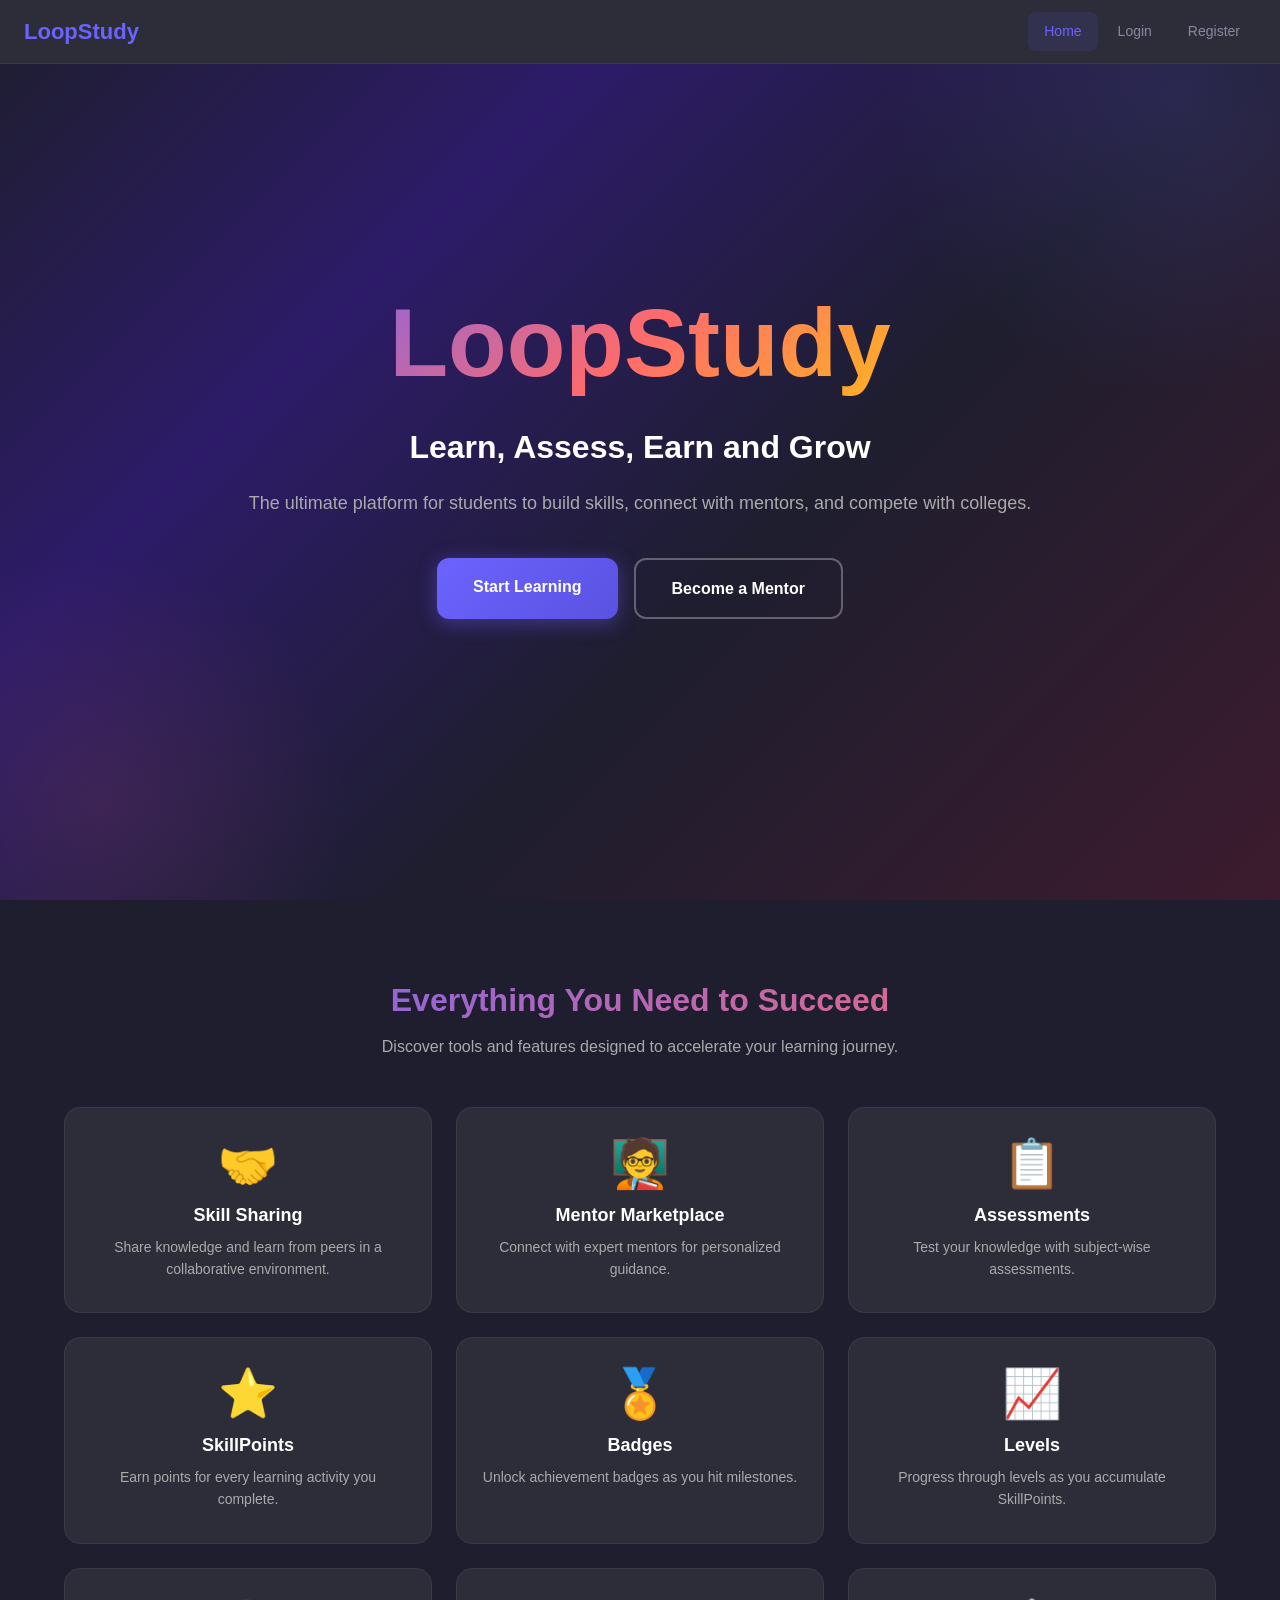
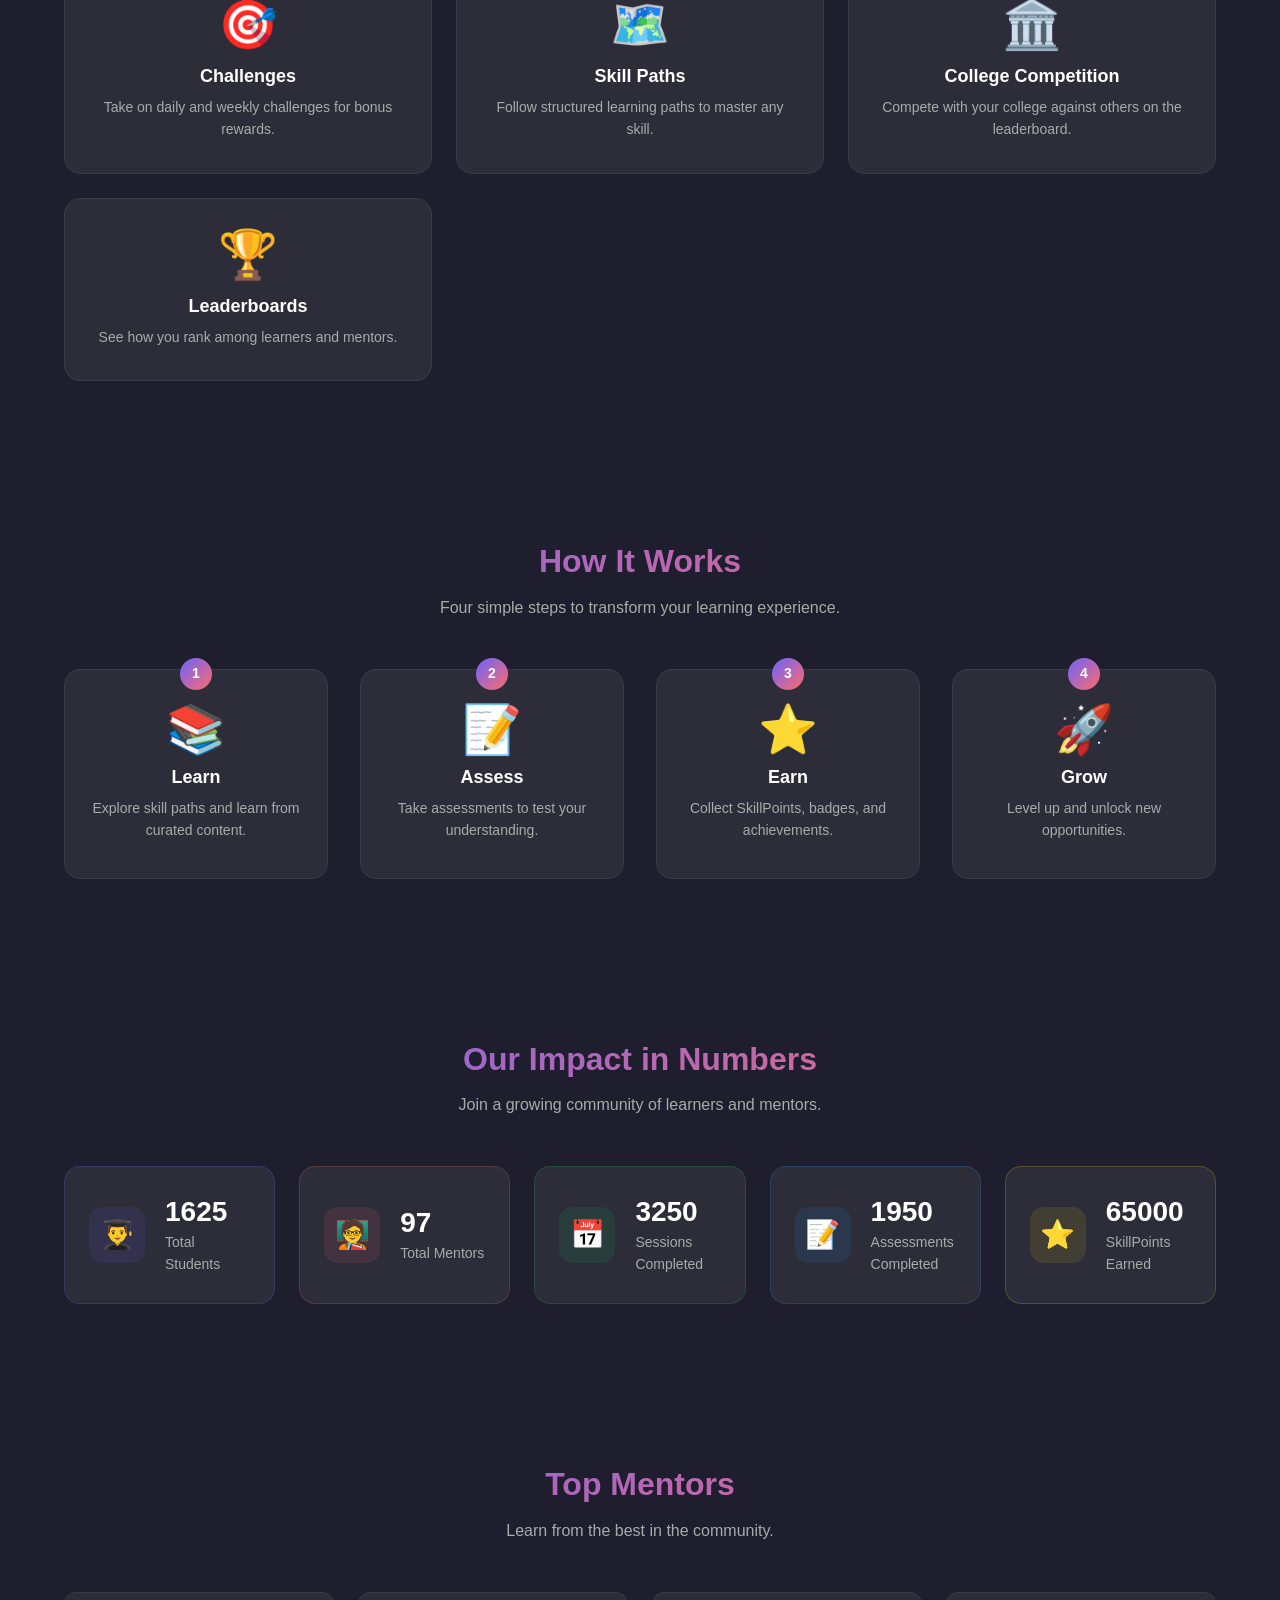
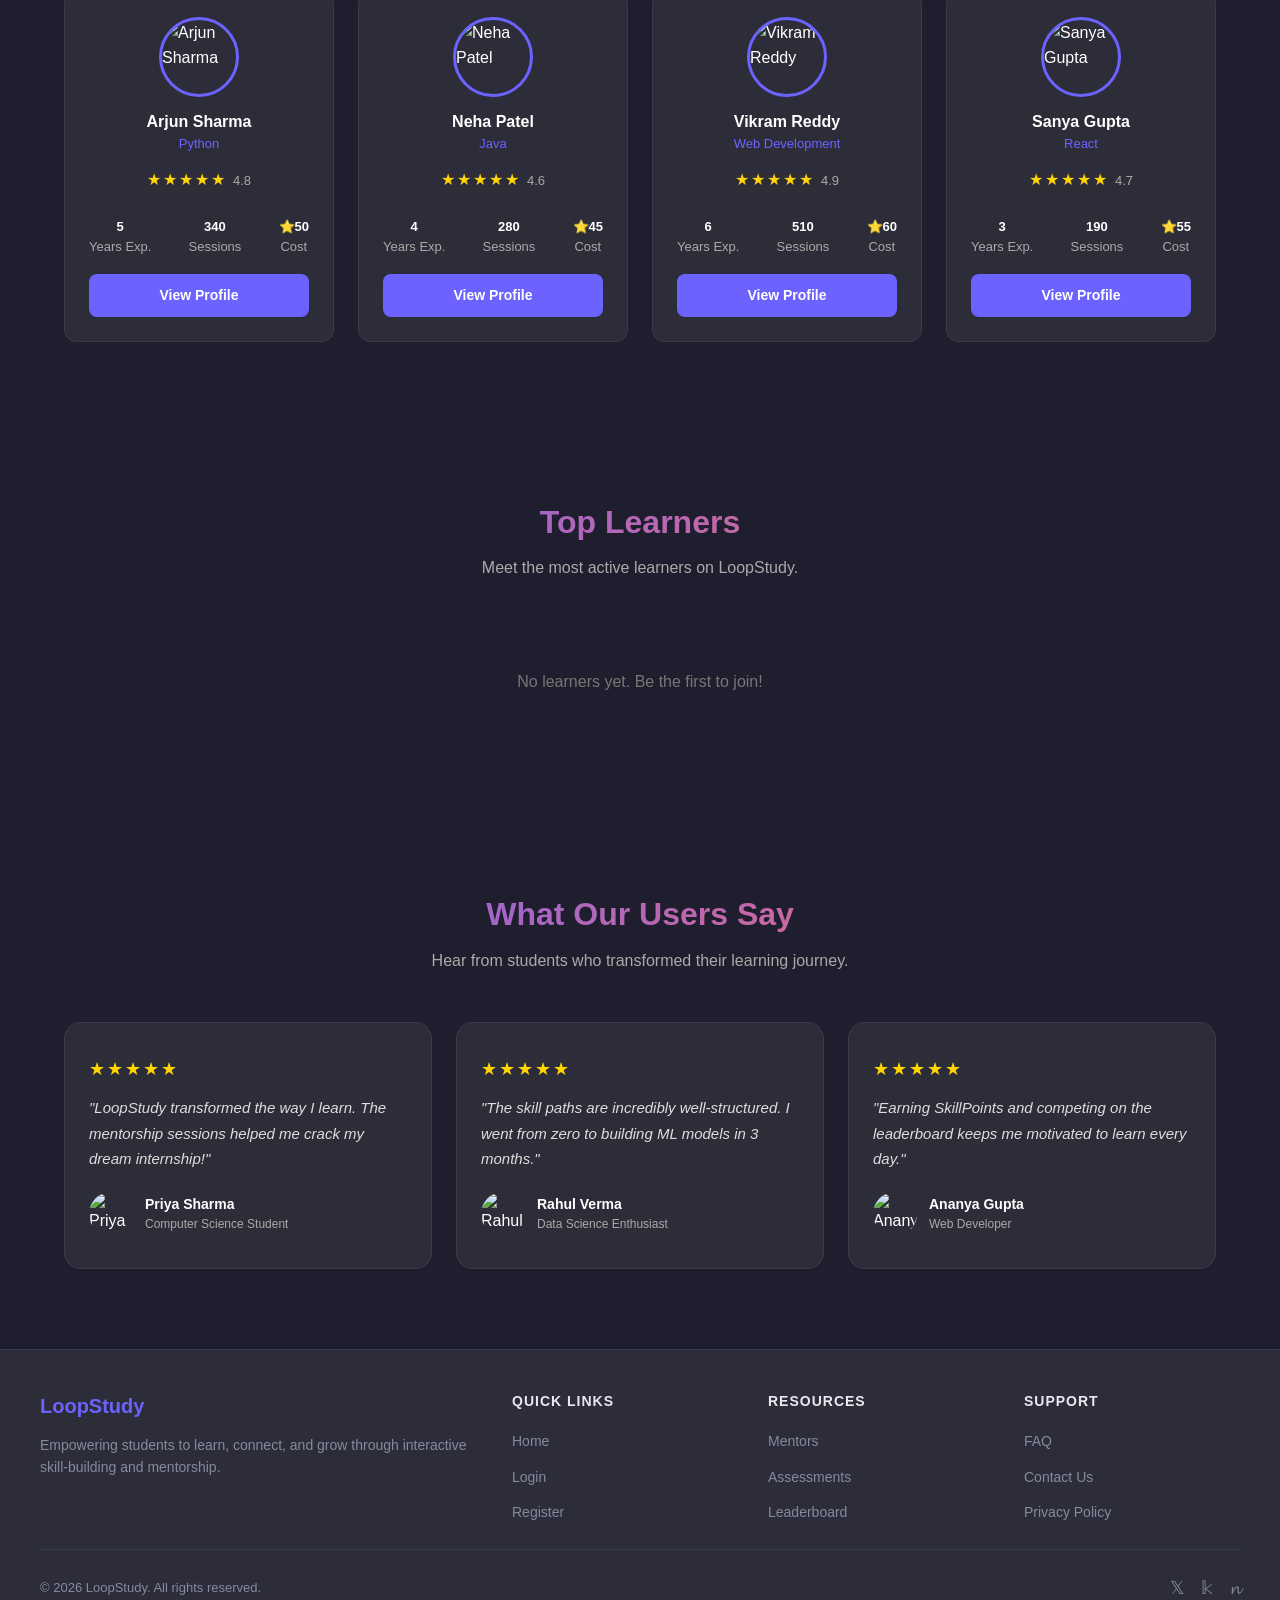
==== commit 74a1854c: "Fix broken navigation, CSS, and JS bugs from the vanilla JS conversion - Fix hardcoded absolute path" ====
--- a/index.html
+++ b/index.html
@@ -5,7 +5,7 @@
   <meta name="viewport" content="width=device-width, initial-scale=1.0">
   <title>LoopStudy - Learn, Assess, Earn and Grow</title>
   <link rel="stylesheet" href="css/main.css">
-  <script src="../js/storage.js"></script>
+  <script type="module" src="js/storage.js"></script>
   <style>
     .landing-page { min-height: 100vh; background: #1E1E2E; color: #fff; overflow-x: hidden; }
     .section-header { text-align: center; margin-bottom: 48px; }
@@ -102,11 +102,11 @@
   <div class="landing-page">
     <!-- Navbar -->
     <nav class="navbar">
-      <a href="/loopstudy-vanilla" class="navbar-brand">LoopStudy</a>
+      <a href="index.html" class="navbar-brand">LoopStudy</a>
       <ul class="navbar-links" id="navLinks">
-        <li><a href="/loopstudy-vanilla/" class="navbar-link active">Home</a></li>
-        <li><a href="/loopstudy-vanilla/login.html" class="navbar-link">Login</a></li>
-        <li><a href="/loopstudy-vanilla/register.html" class="navbar-link">Register</a></li>
+        <li><a href="index.html" class="navbar-link active">Home</a></li>
+        <li><a href="login.html" class="navbar-link">Login</a></li>
+        <li><a href="register.html" class="navbar-link">Register</a></li>
       </ul>
       <button class="hamburger-btn" id="hamburgerBtn" aria-label="Toggle menu">&#9776;</button>
     </nav>
@@ -119,8 +119,8 @@
         <p class="hero-tagline">Learn, Assess, Earn and Grow</p>
         <p class="hero-subtitle">The ultimate platform for students to build skills, connect with mentors, and compete with colleges.</p>
         <div class="hero-cta">
-          <a href="/loopstudy-vanilla/register.html" class="cta-primary">Start Learning</a>
-          <a href="/loopstudy-vanilla/register.html?mentor=true" class="cta-secondary">Become a Mentor</a>
+          <a href="register.html" class="cta-primary">Start Learning</a>
+          <a href="register.html?mentor=true" class="cta-secondary">Become a Mentor</a>
         </div>
       </div>
     </section>
@@ -209,15 +209,15 @@
     <footer class="footer">
       <div class="footer-container">
         <div>
-          <a href="/loopstudy-vanilla" class="footer-brand">LoopStudy</a>
+          <a href="index.html" class="footer-brand">LoopStudy</a>
           <p class="footer-desc">Empowering students to learn, connect, and grow through interactive skill-building and mentorship.</p>
         </div>
         <div>
           <div class="footer-section-title">Quick Links</div>
           <ul class="footer-links">
-            <li><a href="/loopstudy-vanilla" class="footer-link">Home</a></li>
-            <li><a href="/loopstudy-vanilla/login.html" class="footer-link">Login</a></li>
-            <li><a href="/loopstudy-vanilla/register.html" class="footer-link">Register</a></li>
+            <li><a href="index.html" class="footer-link">Home</a></li>
+            <li><a href="login.html" class="footer-link">Login</a></li>
+            <li><a href="register.html" class="footer-link">Register</a></li>
           </ul>
         </div>
         <div>
--- a/css/main.css
+++ b/css/main.css
@@ -407,7 +407,7 @@
 .mb-md { margin-bottom: 16px; }
 .mb-lg { margin-bottom: 24px; }
 
-.hidden { display: none; }
+.hidden { display: none !important; }
 .truncate {
   white-space: nowrap;
   overflow: hidden;
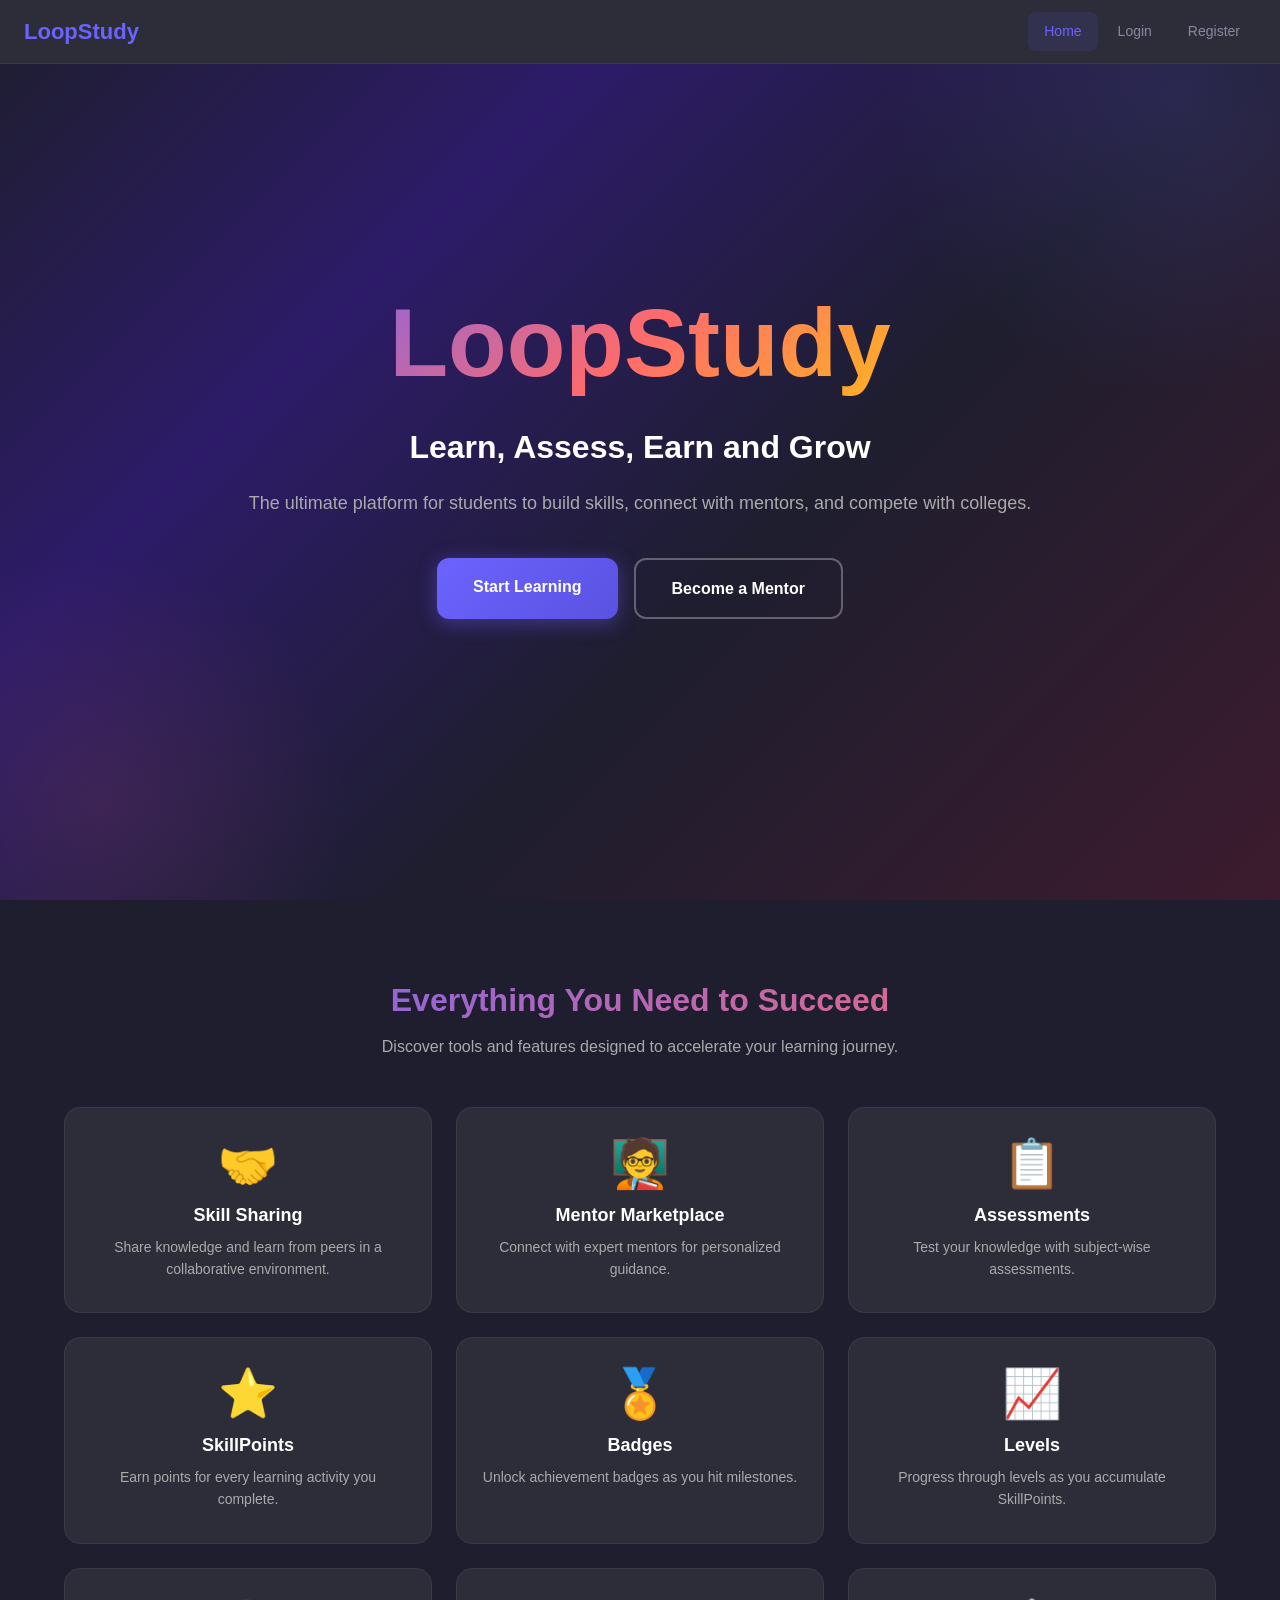
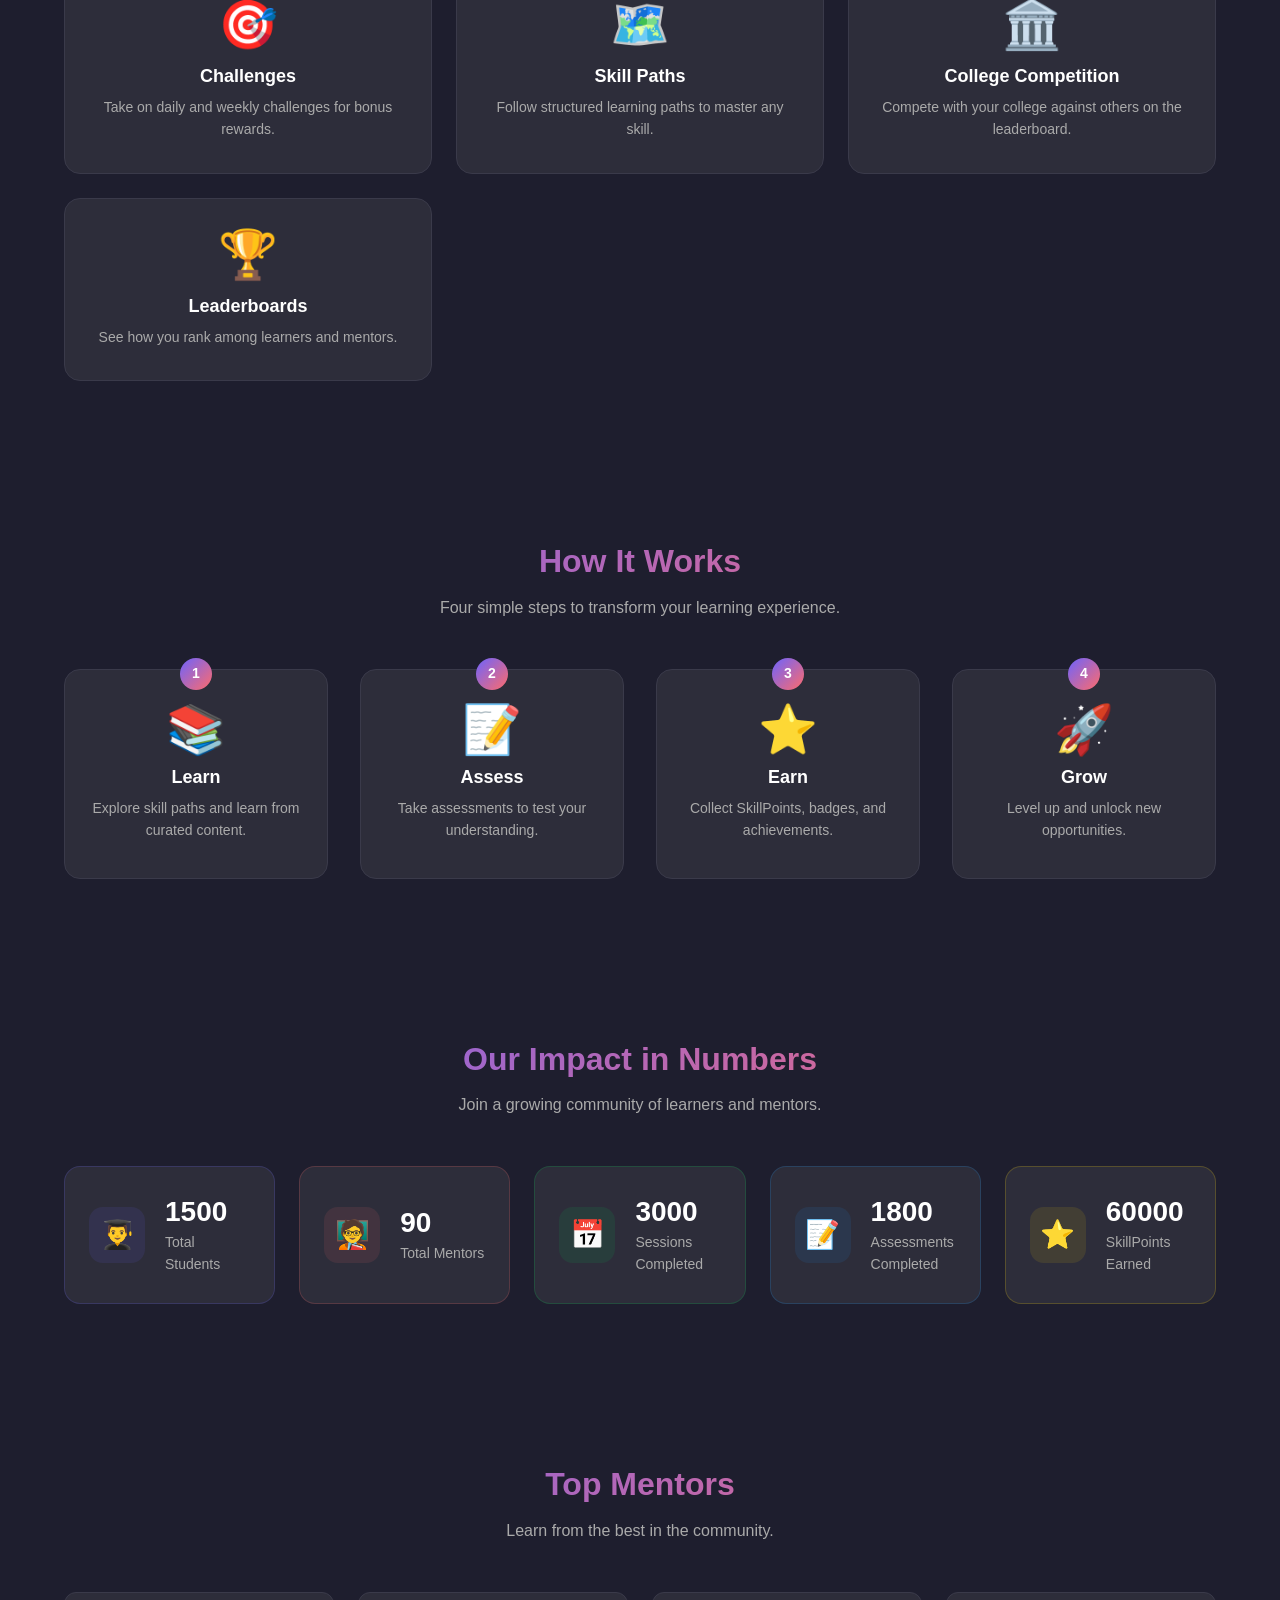
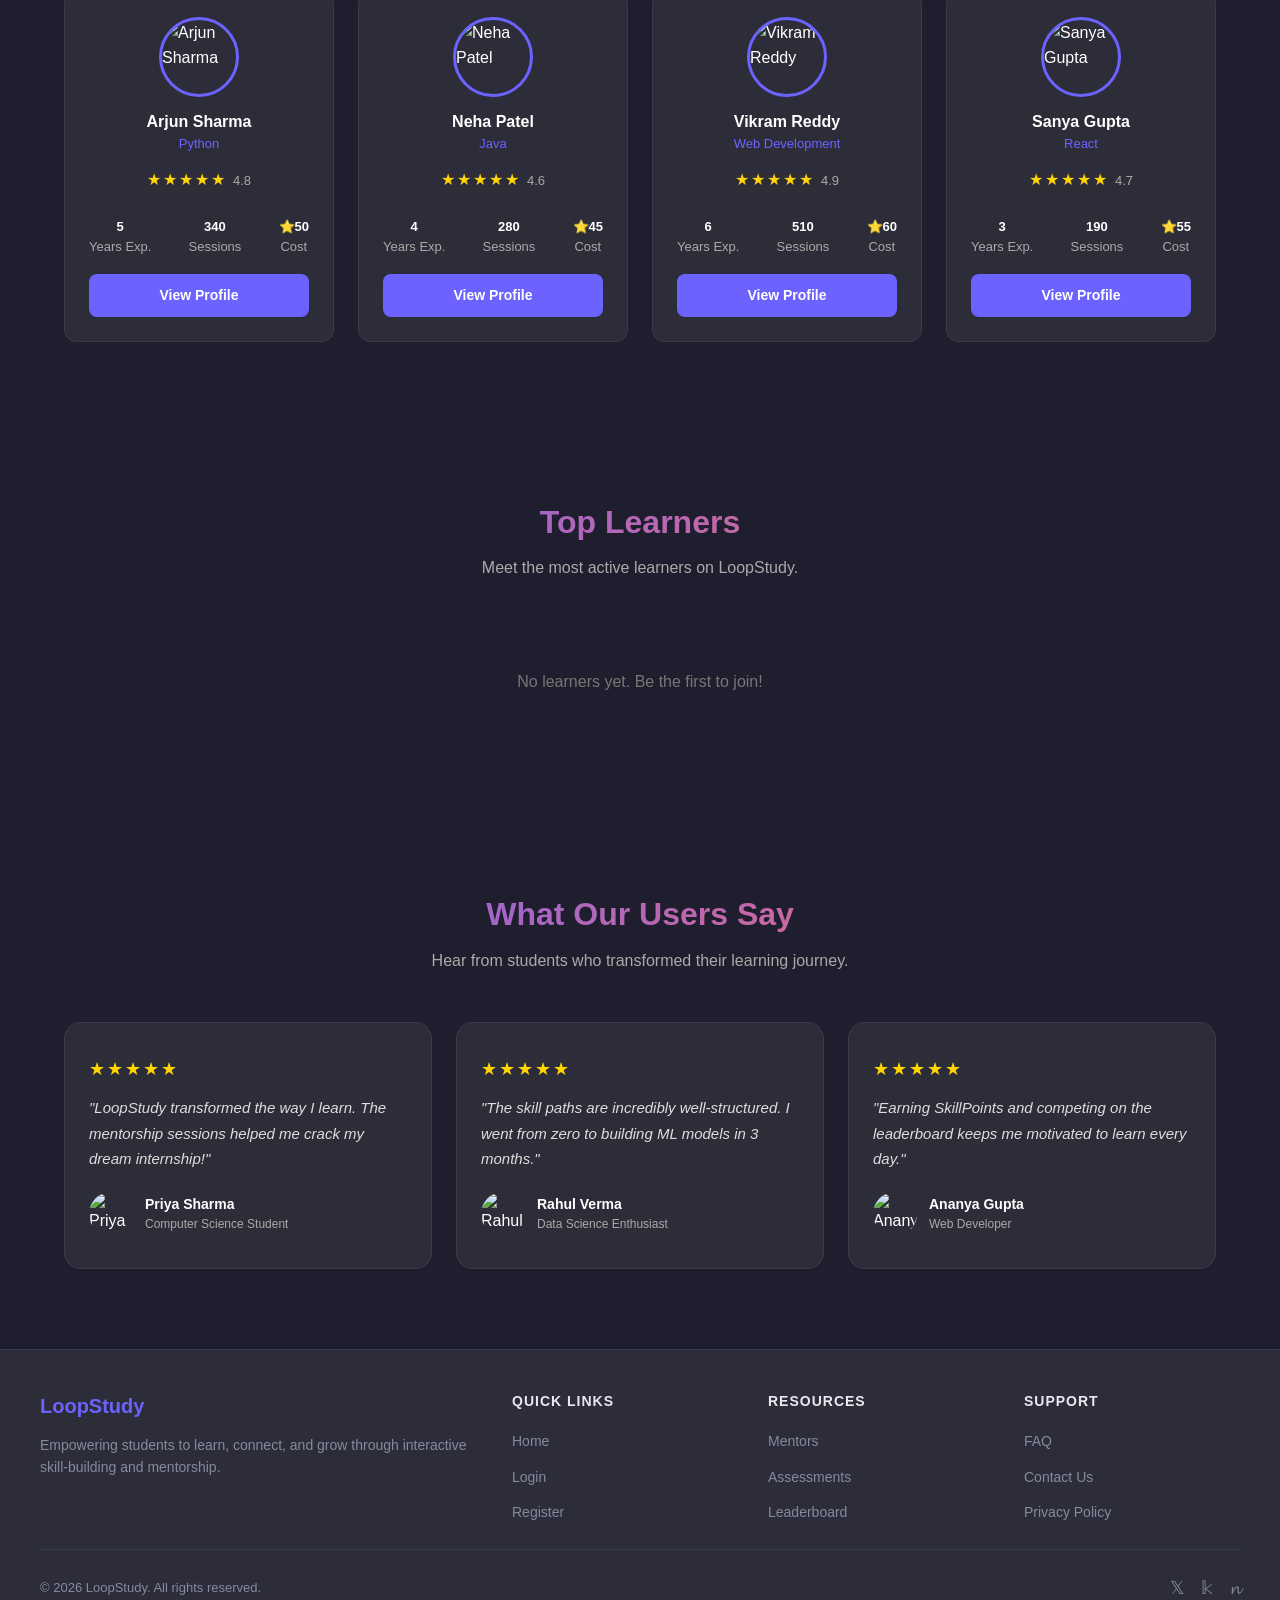
==== commit 15ca3ed0: "Make modal-hidden CSS robust to stale caches; cache-bust static assets; seed leaderboard mentor samp" ====
--- a/index.html
+++ b/index.html
@@ -4,8 +4,8 @@
   <meta charset="UTF-8">
   <meta name="viewport" content="width=device-width, initial-scale=1.0">
   <title>LoopStudy - Learn, Assess, Earn and Grow</title>
-  <link rel="stylesheet" href="css/main.css">
-  <script type="module" src="js/storage.js"></script>
+  <link rel="stylesheet" href="css/main.css?v=2">
+  <script type="module" src="js/storage.js?v=2"></script>
   <style>
     .landing-page { min-height: 100vh; background: #1E1E2E; color: #fff; overflow-x: hidden; }
     .section-header { text-align: center; margin-bottom: 48px; }
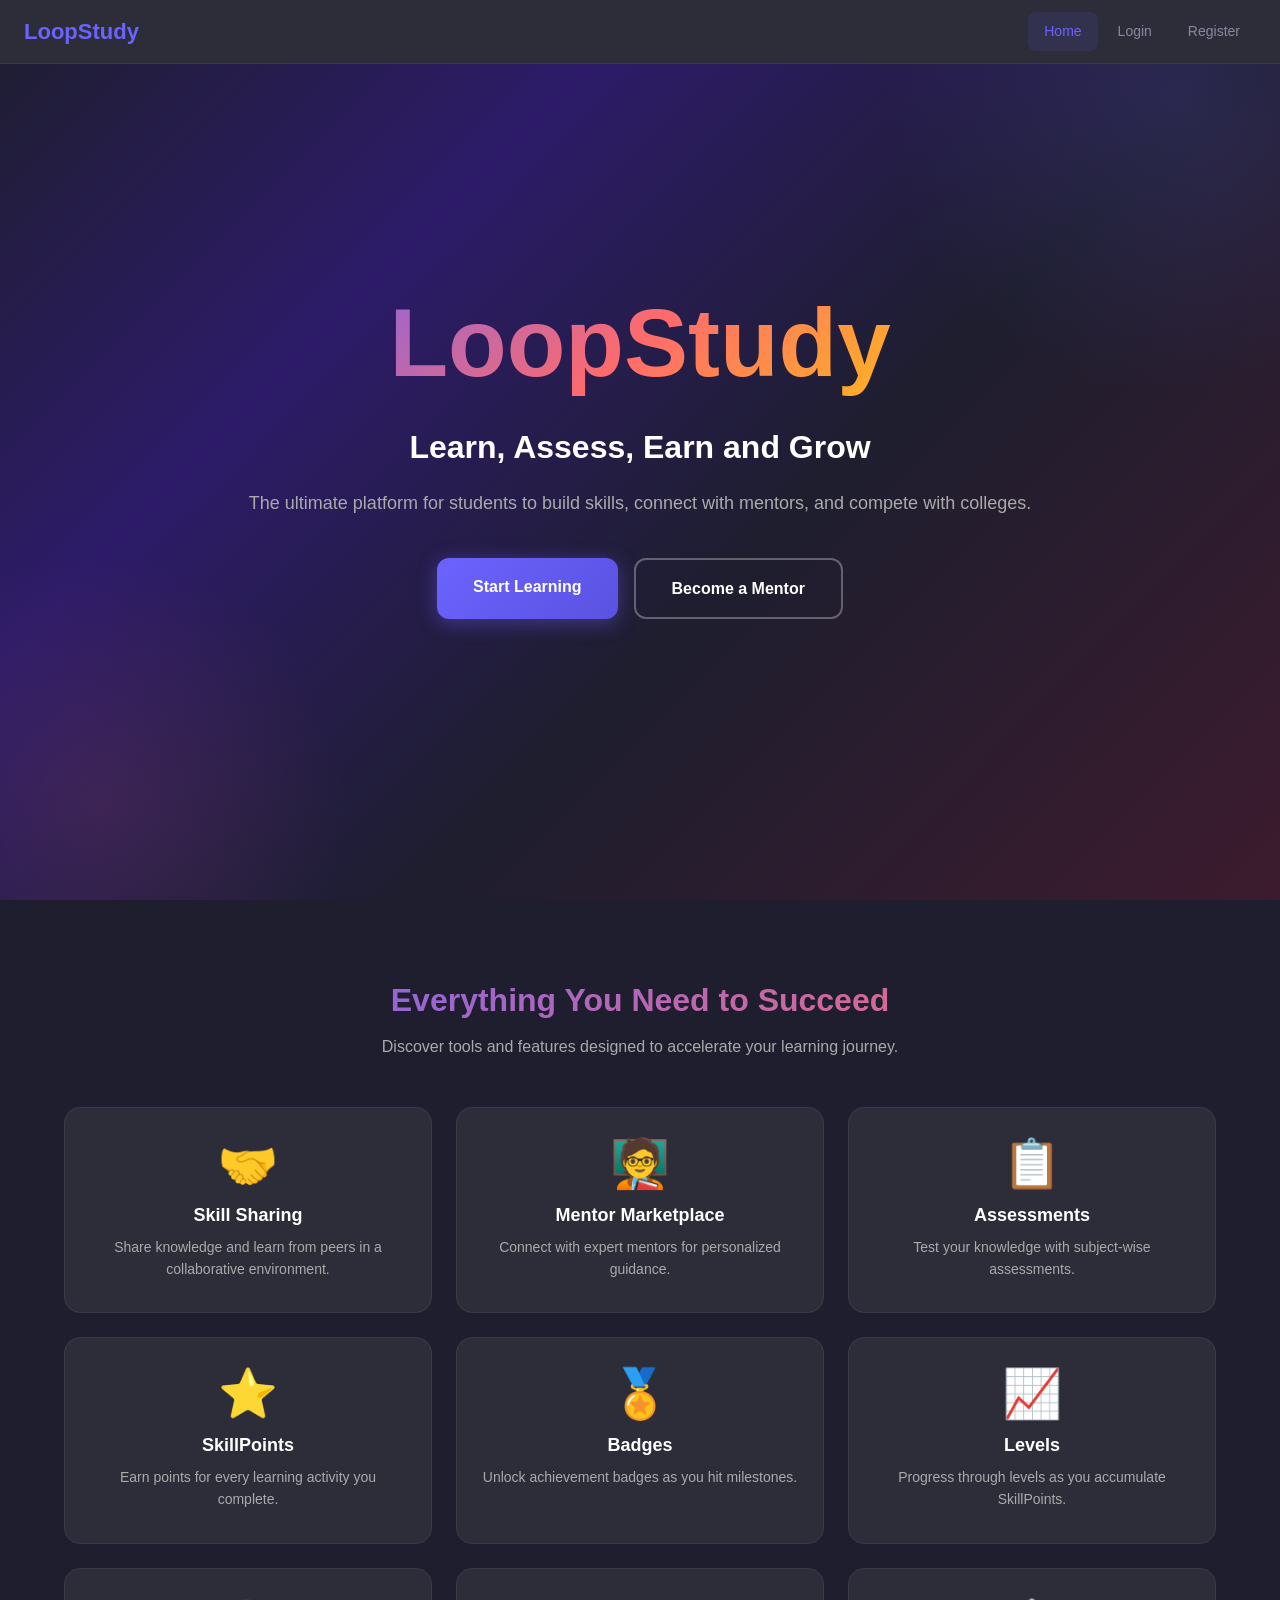
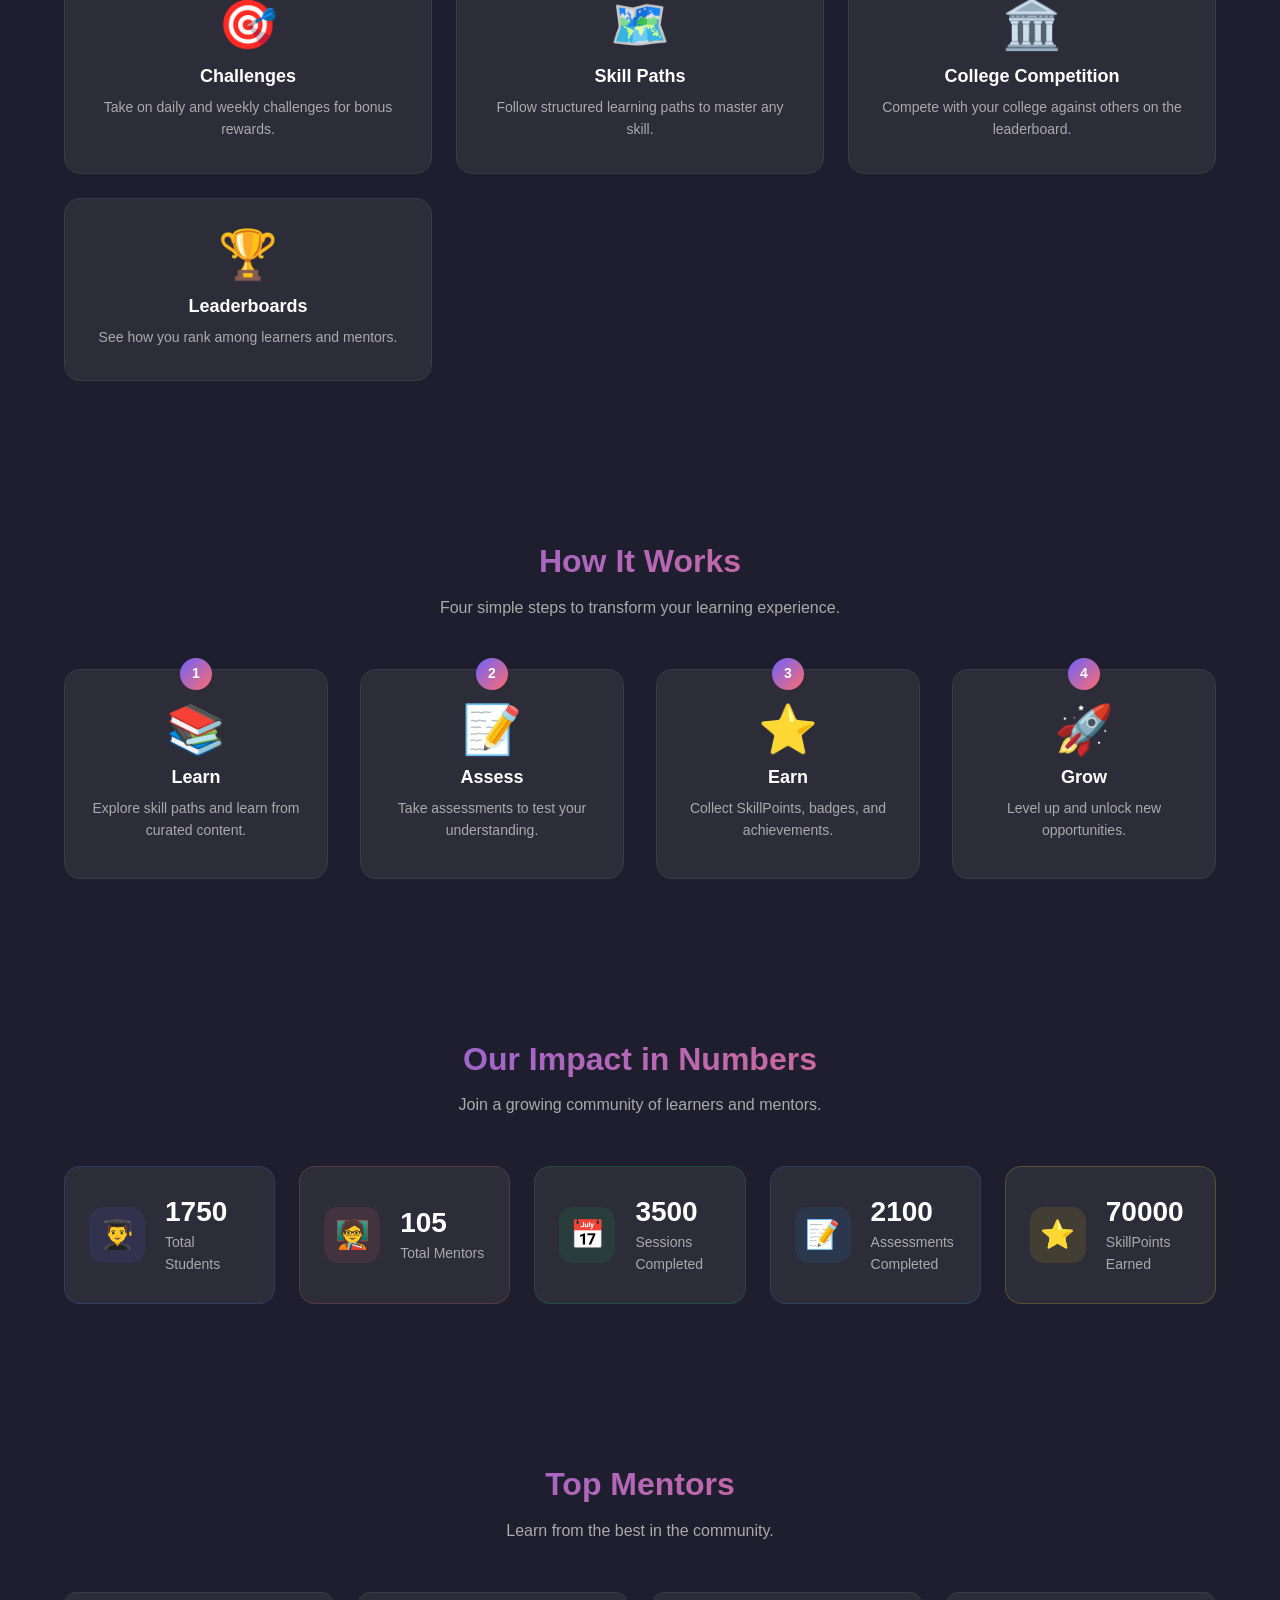
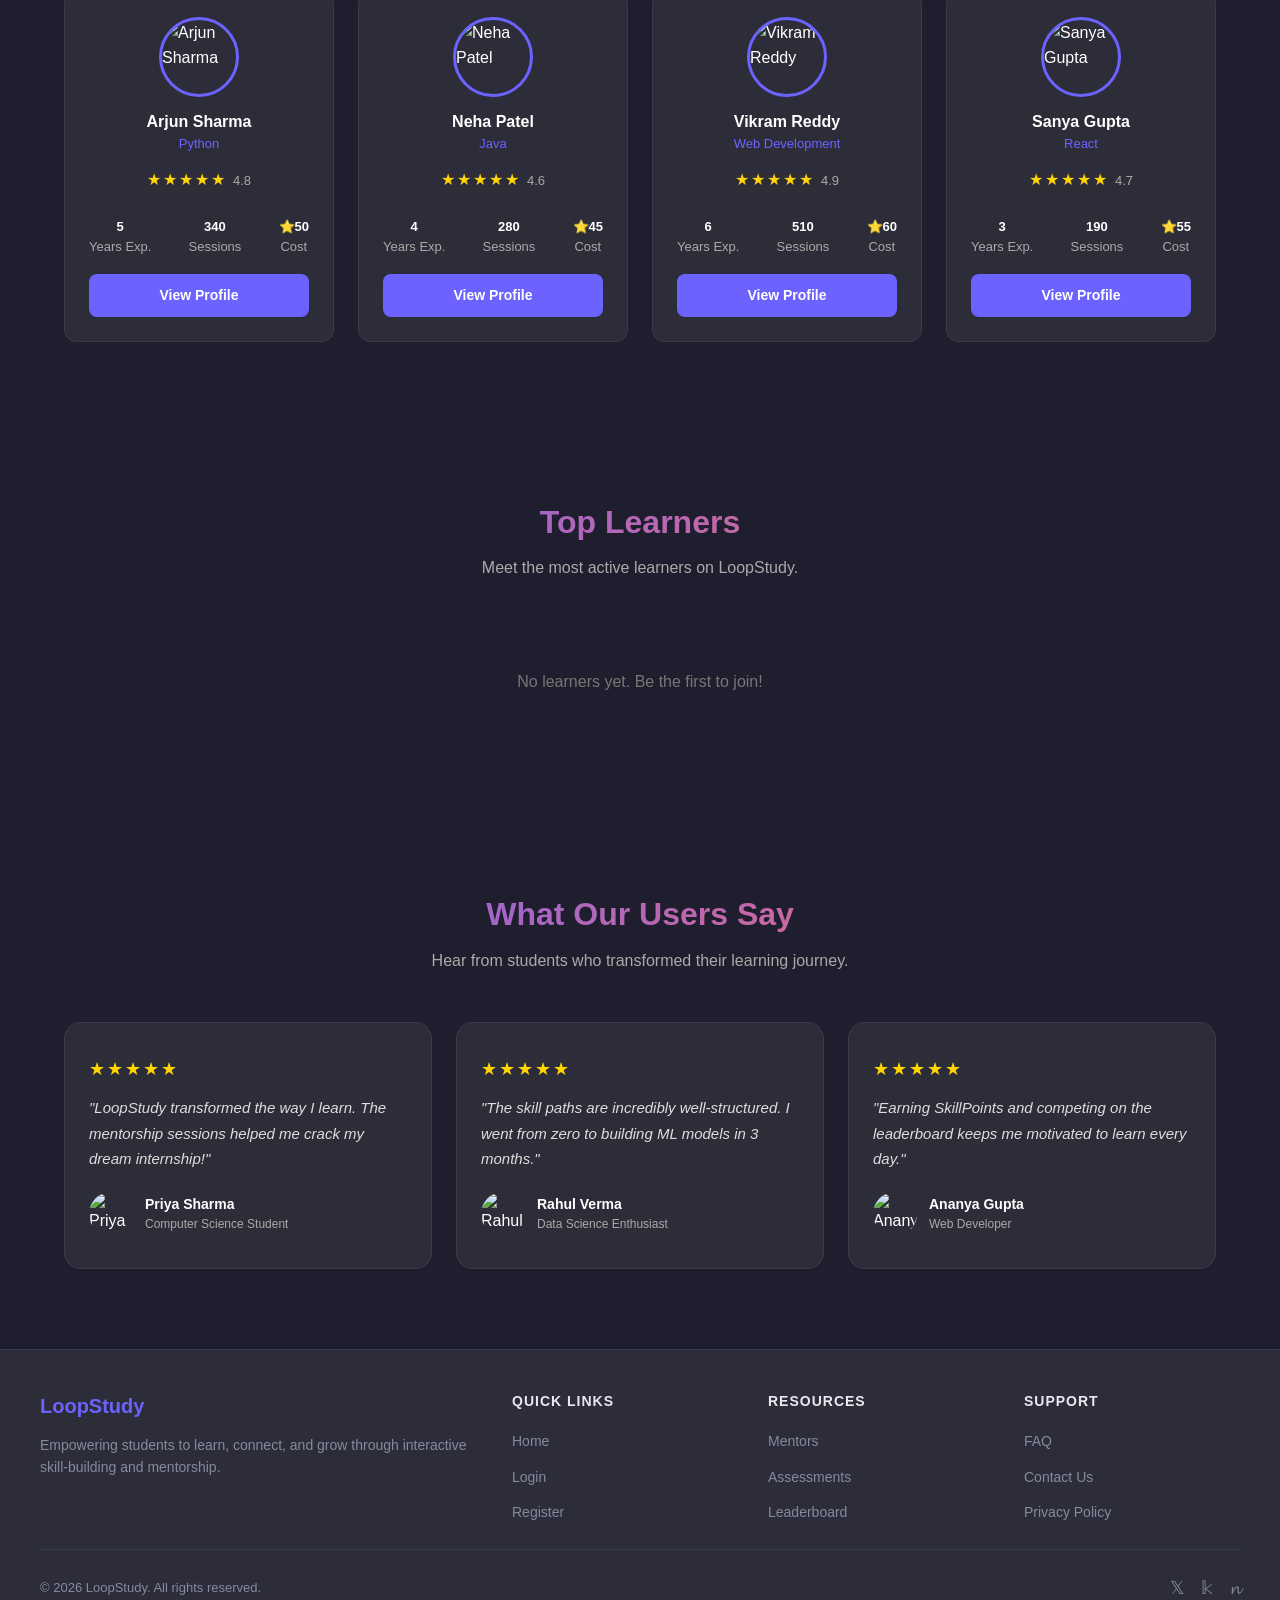
==== commit 2cf814bf: "Fix pages breaking entirely when opened via file:// (double-click, no server)" ====
--- a/index.html
+++ b/index.html
@@ -5,7 +5,7 @@
   <meta name="viewport" content="width=device-width, initial-scale=1.0">
   <title>LoopStudy - Learn, Assess, Earn and Grow</title>
   <link rel="stylesheet" href="css/main.css?v=2">
-  <script type="module" src="js/storage.js?v=2"></script>
+  <script src="js/storage.js?v=2"></script>
   <style>
     .landing-page { min-height: 100vh; background: #1E1E2E; color: #fff; overflow-x: hidden; }
     .section-header { text-align: center; margin-bottom: 48px; }
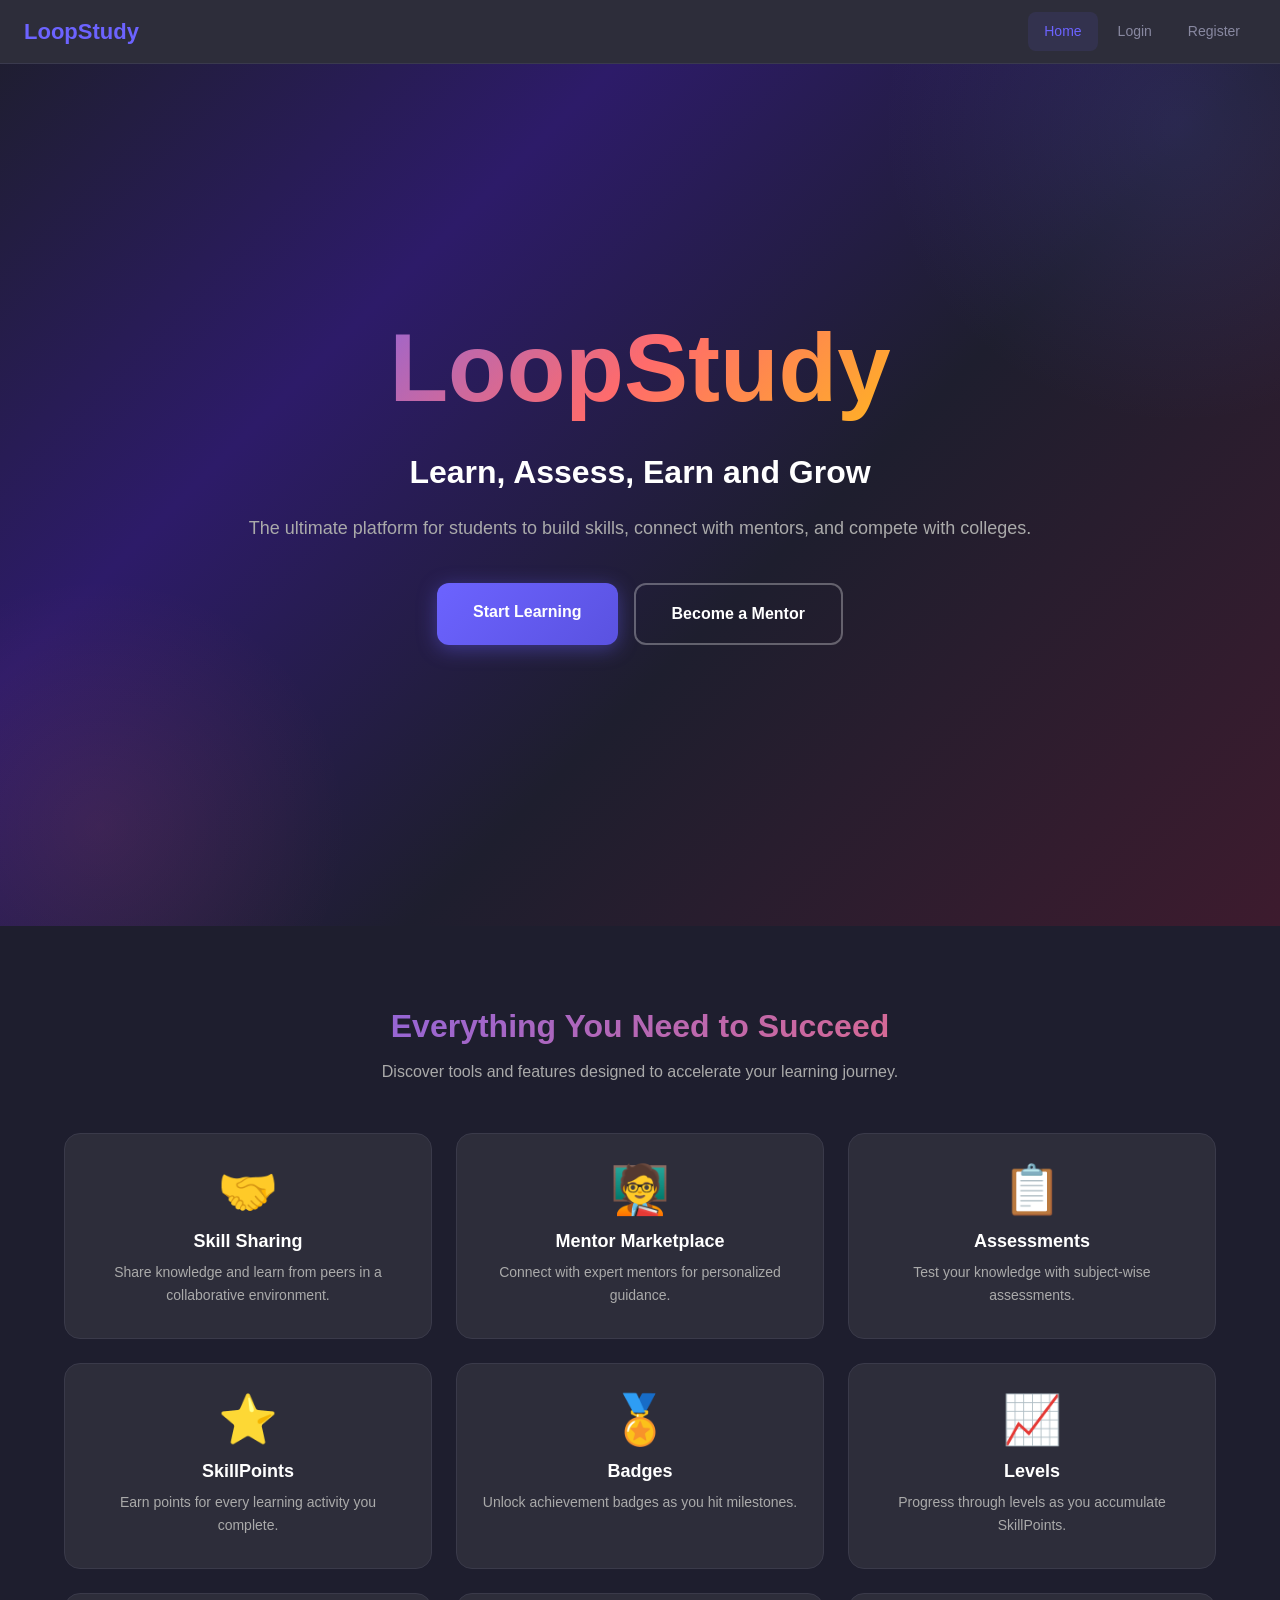
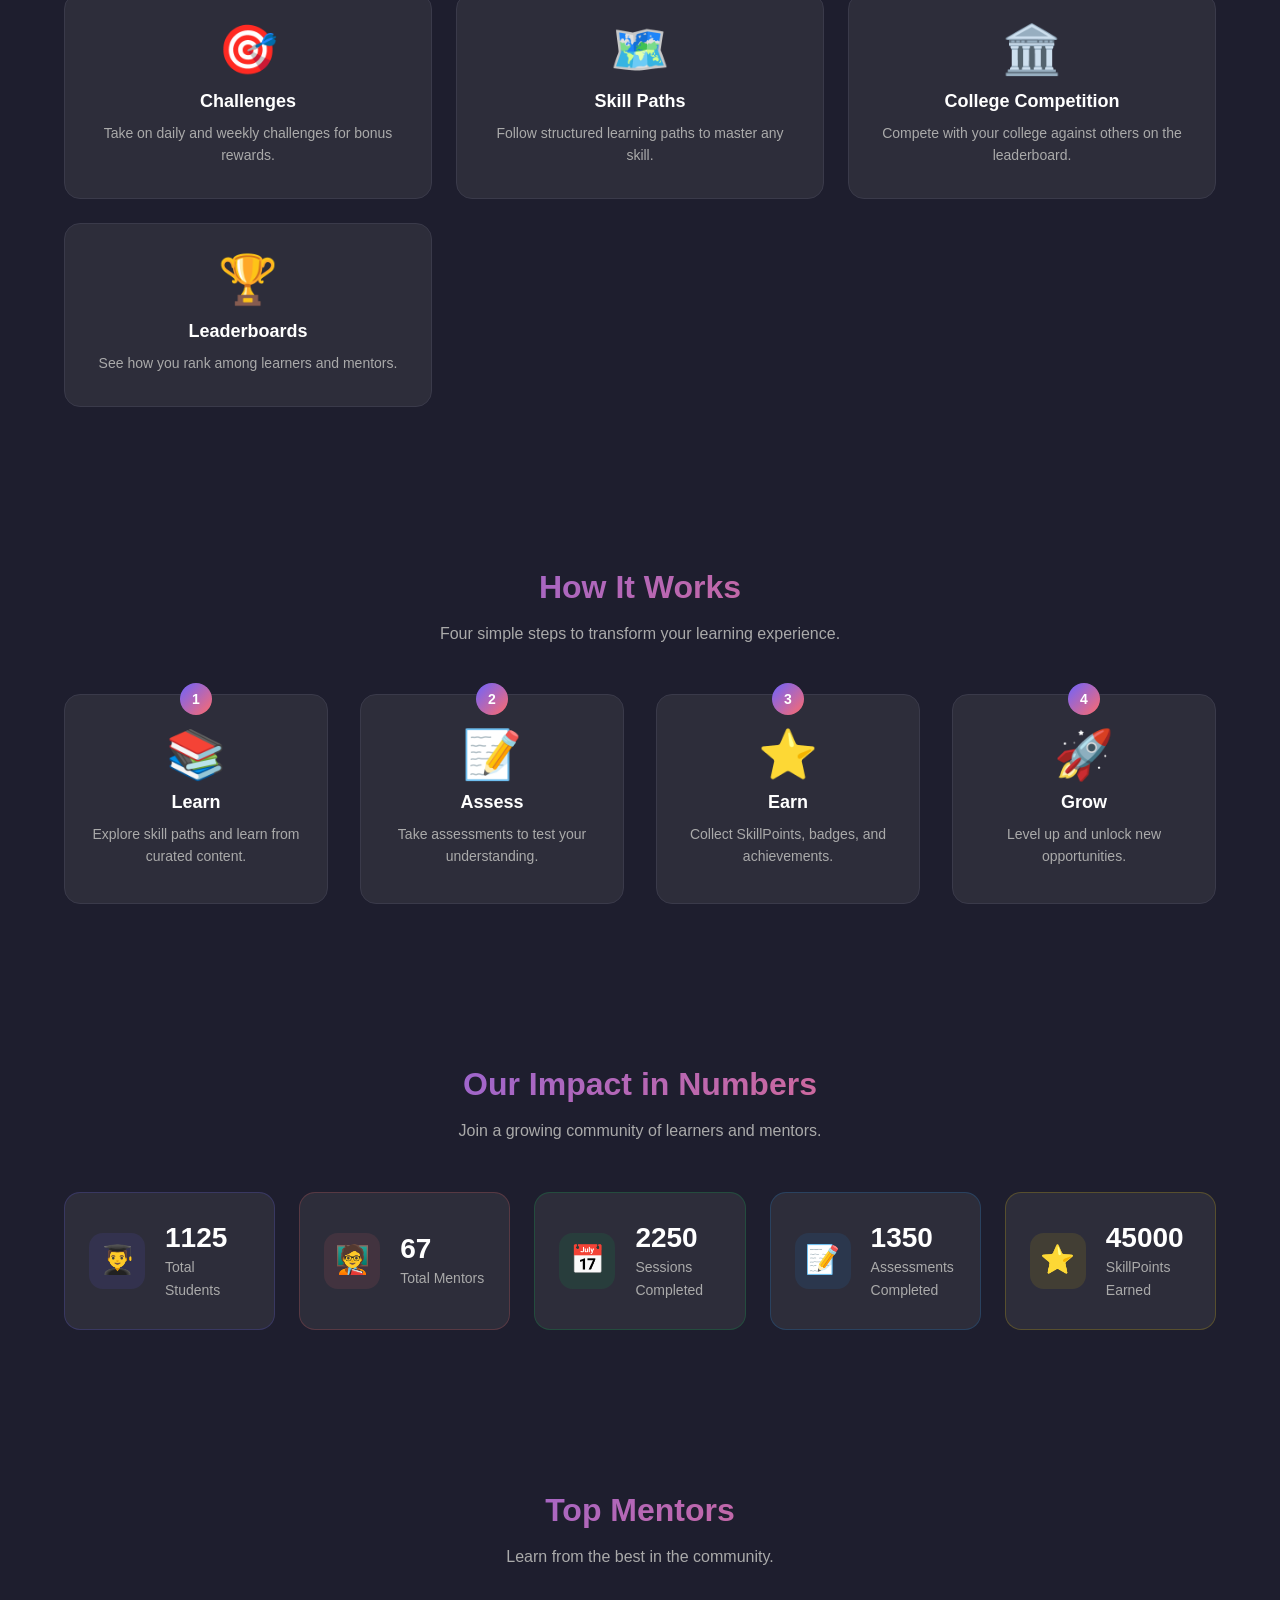
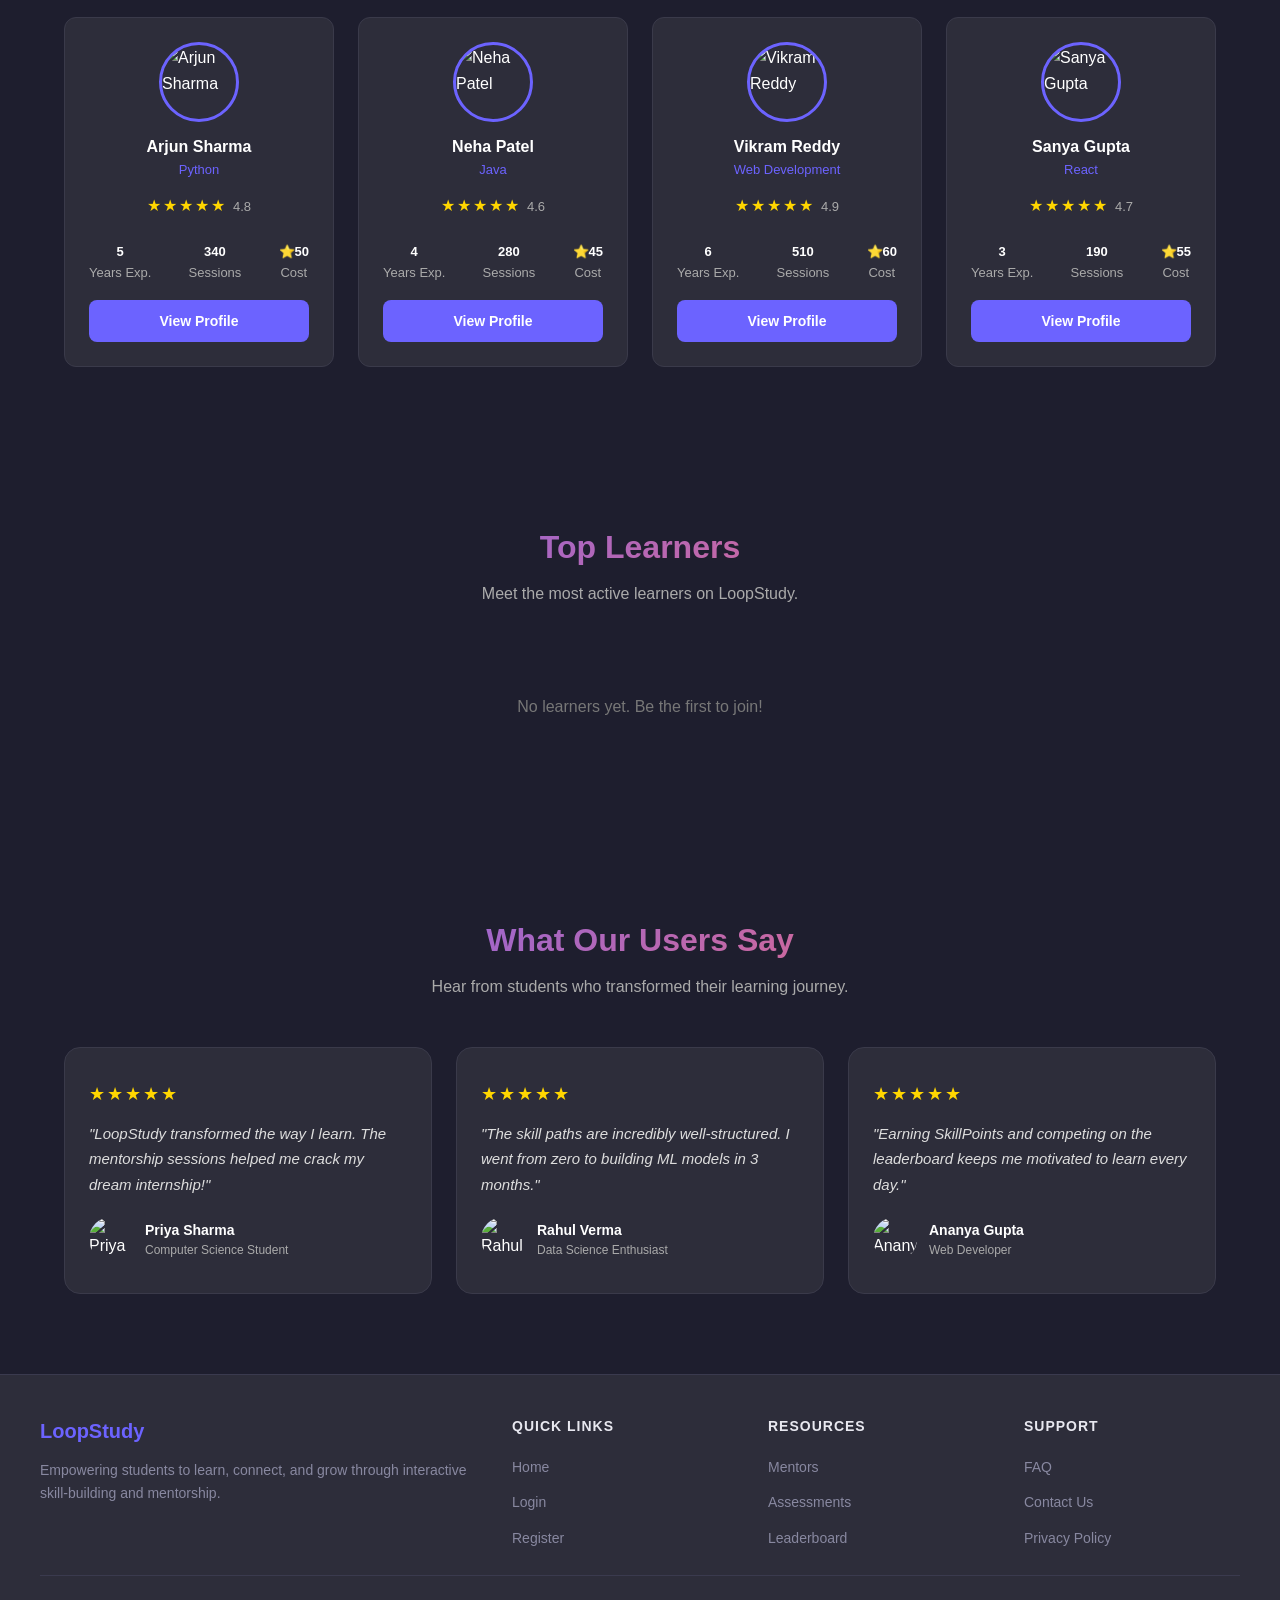
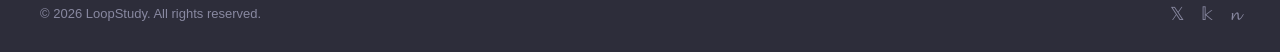
==== commit 1d55e1a8: "Add favicon to all HTML pages" ====
--- a/index.html
+++ b/index.html
@@ -3,7 +3,7 @@
 <head>
   <meta charset="UTF-8">
   <meta name="viewport" content="width=device-width, initial-scale=1.0">
-  <title>LoopStudy - Learn, Assess, Earn and Grow</title>
+  <title>LoopStudy - Learn, Assess, Earn and Grow</title>`n  <link rel="icon" type="image/png" href="image/favicon.png">
   <link rel="stylesheet" href="css/main.css?v=2">
   <script src="js/storage.js?v=2"></script>
   <style>
@@ -415,3 +415,6 @@
   </script>
 </body>
 </html>
+
+
+
